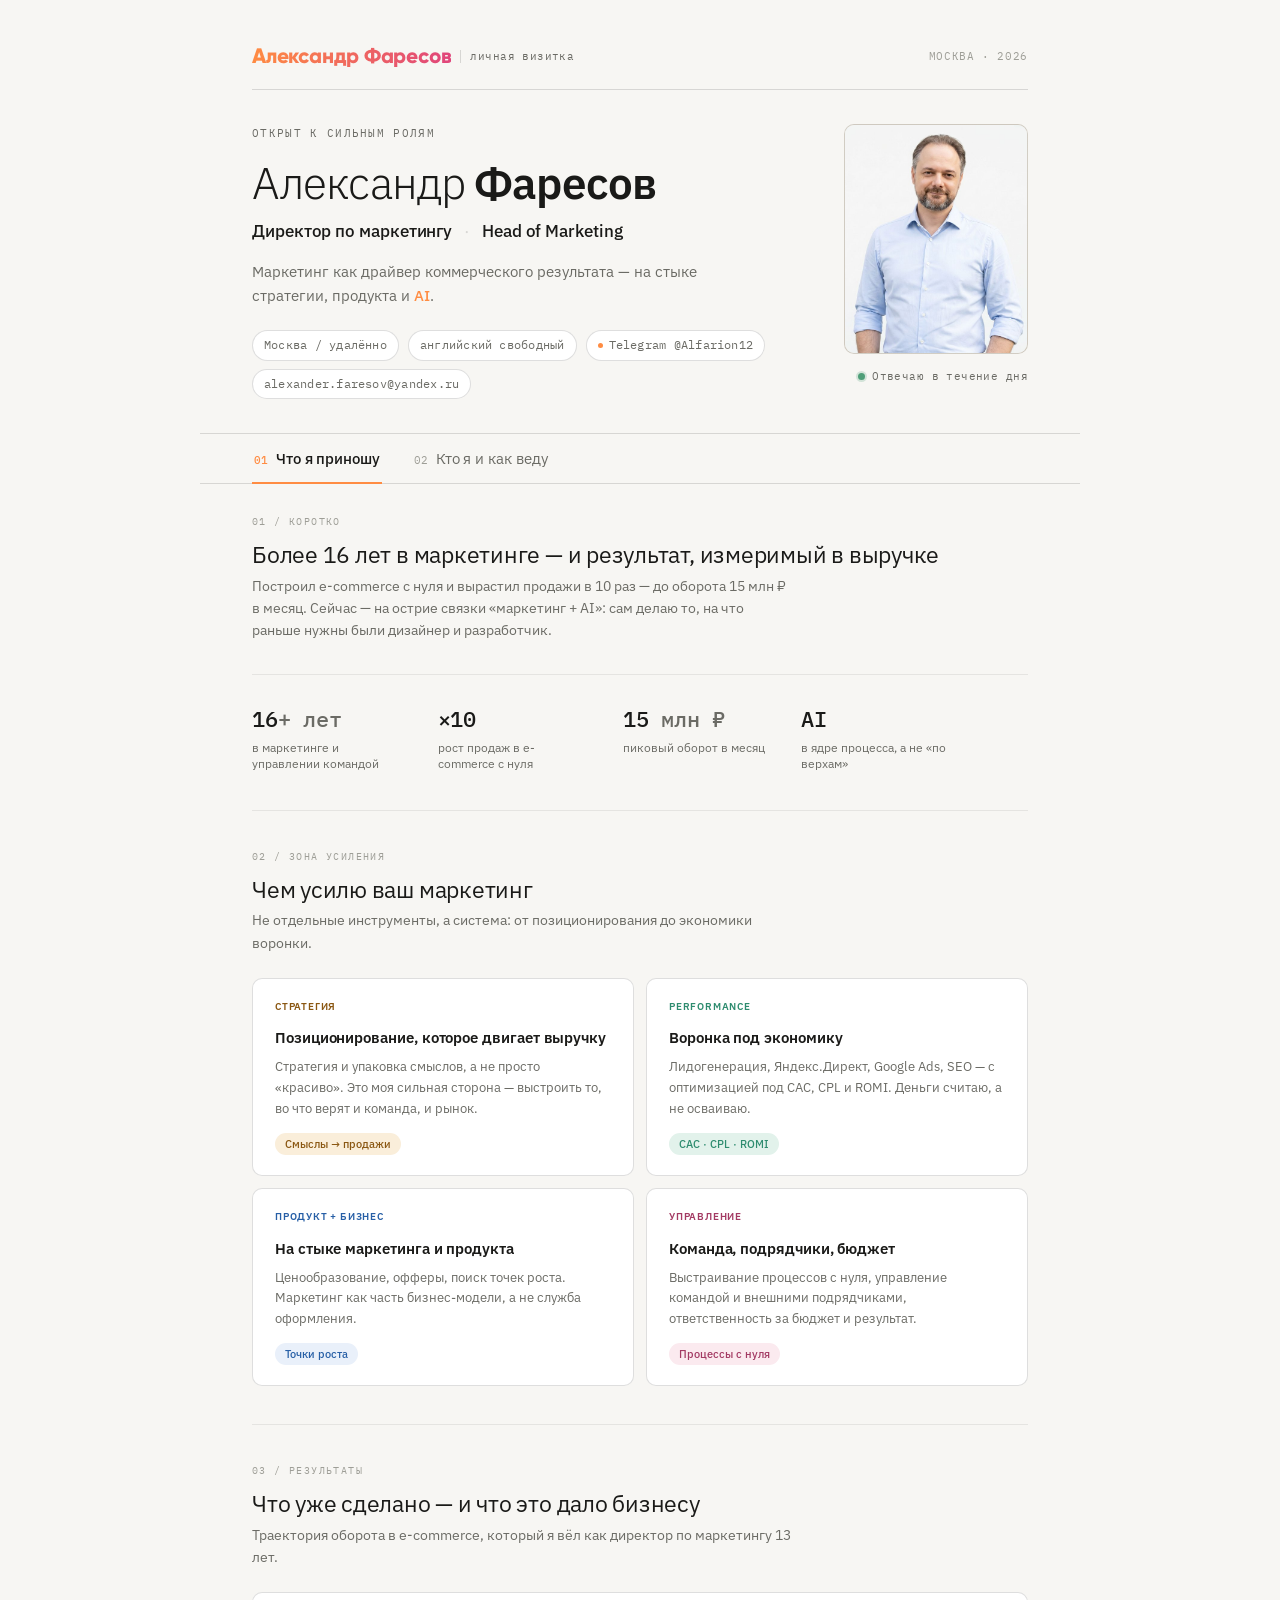
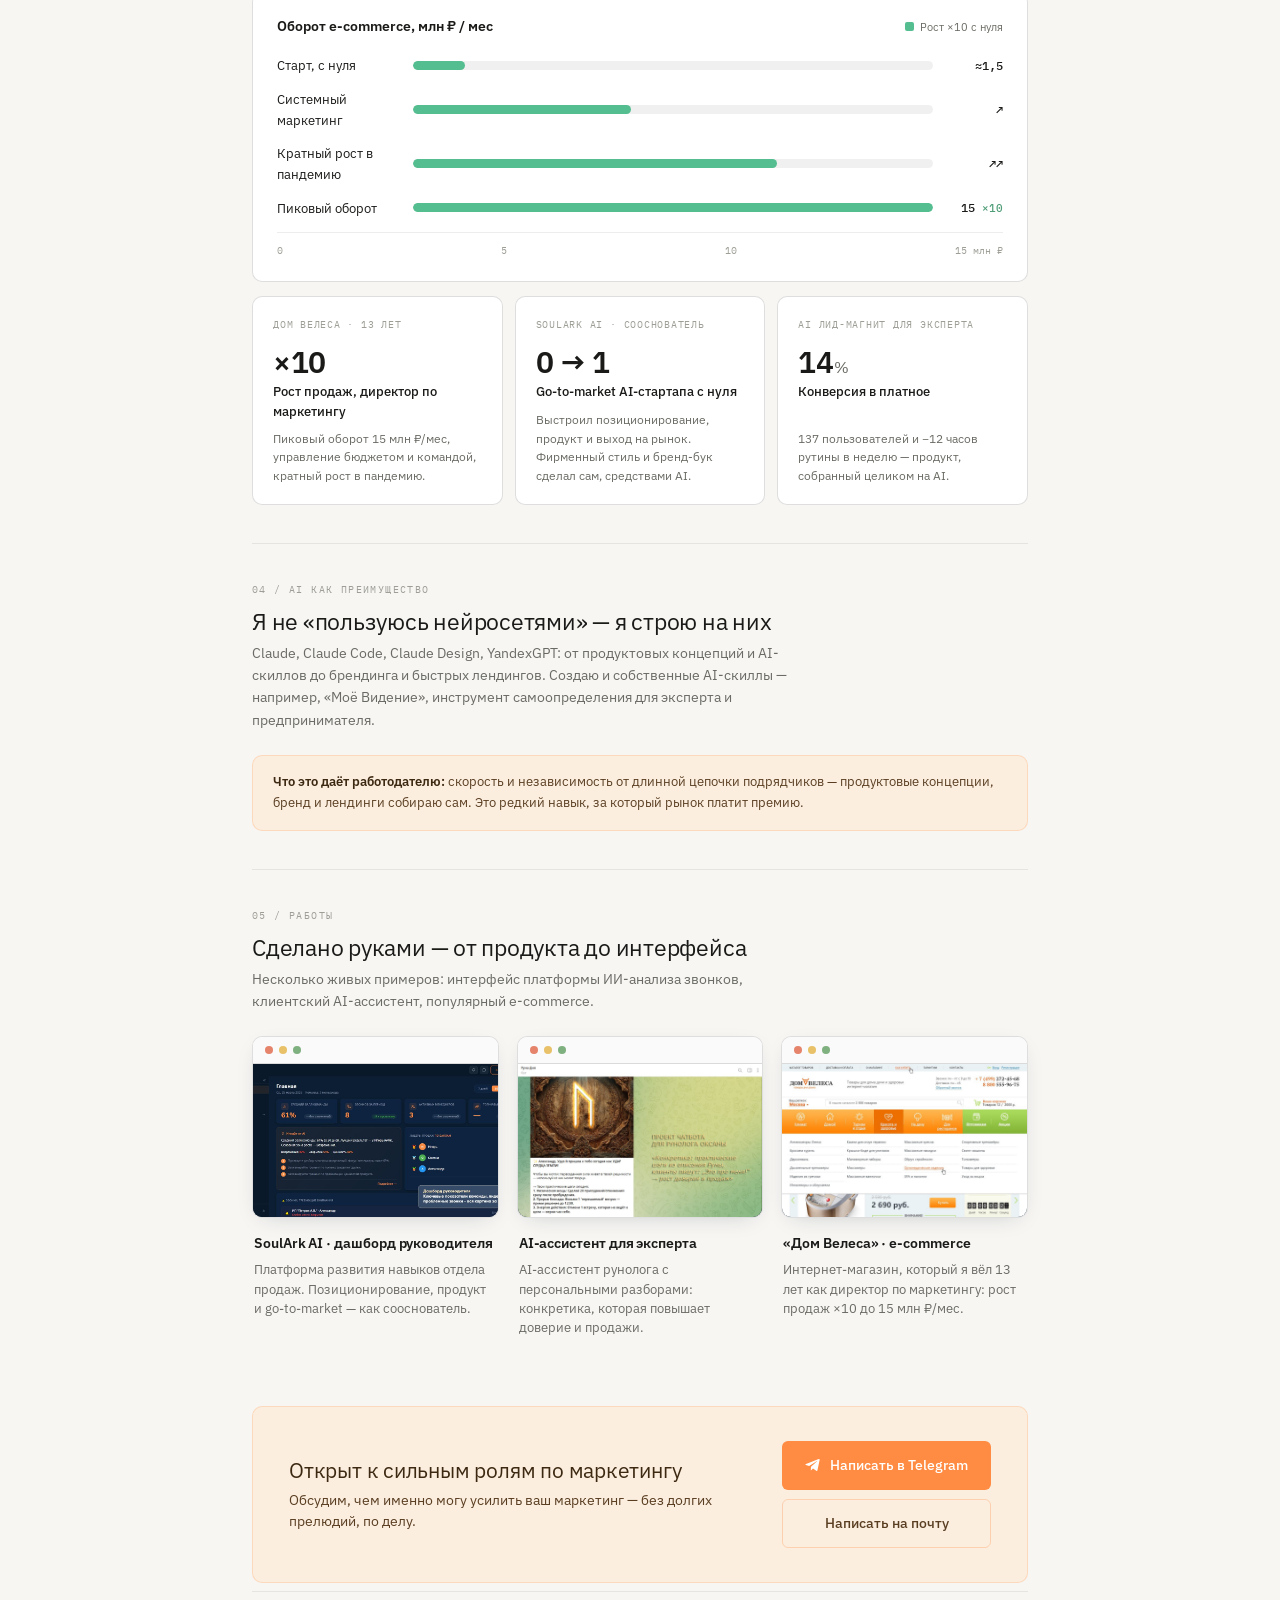
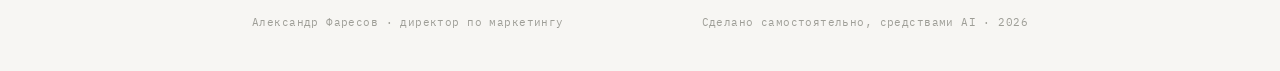
==== index.html @ af1bf567 "Update index.html" ====
<!DOCTYPE html>
<html lang="ru">
<!--
  ЛИЧНЫЙ ЛЕНДИНГ · Александр Фаресов · Директор по маркетингу
  ──────────────────────────────────────────────────────────
  Стиль «Редакция» (SoulArk doc-system). Один самодостаточный файл.
  • Постоянная шапка (имя, титул, подзаголовок, контакты, портрет).
  • Две вкладки на чистом JS: «Что я приношу» / «Кто я и как веду».
  • CTA в Telegram — внизу обеих вкладок.
  • Портрет: положите файл portrait.jpg рядом — подставится автоматически.
  Опирается на doc-system.css и папку fonts/ — держите их рядом.
-->
<head>
<meta charset="UTF-8">
<meta name="viewport" content="width=device-width, initial-scale=1.0">
<title>Александр Фаресов · Директор по маркетингу</title>
<meta name="description" content="Александр Фаресов — директор по маркетингу. Маркетинг как драйвер коммерческого результата на стыке стратегии, продукта и AI.">
<link rel="canonical" href="https://faresov.ru/">

<!-- Open Graph / социальные сети -->
<meta property="og:type" content="profile">
<meta property="og:url" content="https://faresov.ru/">
<meta property="og:title" content="Александр Фаресов — директор по маркетингу">
<meta property="og:description" content="Маркетинг как драйвер коммерческого результата — на стыке стратегии, продукта и AI. 16+ лет, рост продаж ×10, Head of Marketing.">
<meta property="og:image" content="https://faresov.ru/portrait.jpg">
<meta property="og:locale" content="ru_RU">

<!-- Twitter / X -->
<meta name="twitter:card" content="summary">
<meta name="twitter:title" content="Александр Фаресов — директор по маркетингу">
<meta name="twitter:description" content="Маркетинг как драйвер коммерческого результата — на стыке стратегии, продукта и AI.">
<meta name="twitter:image" content="https://faresov.ru/portrait.jpg">
<link rel="icon" type="image/x-icon" href="favicon.ico">
<link rel="icon" type="image/png" sizes="32x32" href="favicon-32.png">
<link rel="apple-touch-icon" sizes="180x180" href="favicon-180.png">
<link rel="preconnect" href="https://fonts.googleapis.com">
<link rel="preconnect" href="https://fonts.gstatic.com" crossorigin>
<link href="https://fonts.googleapis.com/css2?family=IBM+Plex+Mono:wght@400;500&family=IBM+Plex+Sans:wght@300;400;500;600&display=swap" rel="stylesheet">
<link rel="stylesheet" href="doc-system.css">
<style>
  html, body { margin: 0; }
  body { background: #F7F6F3; }

  /* ============ ШАПКА (всегда видна) ============ */
  .doc .id-header {
    display: grid;
    grid-template-columns: 1fr auto;
    gap: 40px;
    align-items: start;
    padding-bottom: 34px;
  }
  .doc .id-name {
    font-family: var(--hero-font); font-weight: var(--hero-weight);
    letter-spacing: var(--hero-tracking);
    font-size: 44px; line-height: 1.05; margin-bottom: 12px;
  }
  .doc .id-name strong { font-weight: 600; }
  .doc .id-title {
    font-size: 16.5px; color: var(--ink); font-weight: 500;
    letter-spacing: -0.005em; margin-bottom: 14px;
  }
  .doc .id-title .sep { color: var(--line-2); margin: 0 8px; font-weight: 400; }
  .doc .id-sub {
    font-size: 15px; color: var(--muted); line-height: 1.6;
    max-width: 34em; margin-bottom: 22px;
  }
  .doc .id-sub .accent { color: var(--accent); font-weight: 500; }

  /* контакты */
  .doc .contacts { display: flex; flex-wrap: wrap; gap: 8px 9px; align-items: center; }
  .doc .ct {
    font-family: var(--label-font); font-size: 11.5px; letter-spacing: .02em;
    color: var(--muted); padding: 5px 11px; border-radius: 999px;
    border: 1px solid var(--line-2); background: var(--surface);
    display: inline-flex; align-items: center; gap: 6px; text-decoration: none;
    transition: var(--transition, 200ms ease);
  }
  .doc a.ct:hover { border-color: color-mix(in srgb, var(--accent) 45%, var(--line-2)); color: var(--accent); }
  .doc a.ct .dot { width: 5px; height: 5px; border-radius: 50%; background: var(--accent); }

  /* портрет */
  .doc .portrait {
    width: 184px; aspect-ratio: 4 / 5; border-radius: var(--radius);
    overflow: hidden; position: relative; flex: 0 0 auto;
    border: 1px solid var(--line-2);
    background: linear-gradient(160deg, #F1ECE2 0%, #EDE6DA 100%);
  }
  .doc .portrait img { width: 100%; height: 100%; object-fit: cover; object-position: 50% 18%; display: block; position: relative; z-index: 2; }
  .doc .portrait .ph {
    position: absolute; inset: 0; z-index: 1;
    display: flex; flex-direction: column; align-items: center; justify-content: center; gap: 9px;
  }
  .doc .portrait .ph .mono {
    font-family: var(--hero-font); font-weight: 600; font-size: 34px;
    color: color-mix(in srgb, var(--accent) 72%, var(--ink)); letter-spacing: .02em;
  }
  .doc .portrait .ph .cap {
    font-family: var(--label-font); font-size: 9.5px; letter-spacing: .14em;
    text-transform: uppercase; color: var(--hint);
  }
  .doc .availability {
    margin-top: 14px; font-family: var(--label-font); font-size: 10.5px;
    letter-spacing: .04em; color: var(--muted); display: flex; align-items: center; gap: 7px;
    justify-content: flex-end;
  }
  @keyframes pulse-dot {
    0%, 100% { box-shadow: 0 0 0 2px color-mix(in srgb, #4F9E78 22%, transparent); }
    50%       { box-shadow: 0 0 0 5px color-mix(in srgb, #4F9E78 0%,  transparent); }
  }
  .doc .availability .live { width: 7px; height: 7px; border-radius: 50%; background: #4F9E78; box-shadow: 0 0 0 2px color-mix(in srgb, #4F9E78 22%, transparent); animation: pulse-dot 2s ease-in-out infinite; }

  /* ============ ВКЛАДКИ ============ */
  .doc .tabbar {
    position: sticky; top: 0; z-index: 20;
    display: flex; gap: 4px;
    border-top: 1px solid var(--line-2); border-bottom: 1px solid var(--line-2);
    background: color-mix(in srgb, var(--paper) 86%, transparent);
    backdrop-filter: saturate(1.1) blur(6px);
    margin: 0 -52px; padding: 0 52px;
  }
  .doc .tab {
    appearance: none; background: none; border: none; cursor: pointer;
    font-family: var(--body-font); font-size: 14.5px; color: var(--muted);
    padding: 15px 2px; margin-right: 26px; position: relative;
    letter-spacing: -0.005em; transition: color 180ms ease; white-space: nowrap;
  }
  .doc .tab .tnum { font-family: var(--label-font); font-size: 10.5px; color: var(--hint); margin-right: 8px; }
  .doc .tab:hover { color: var(--ink); }
  .doc .tab[aria-selected="true"] { color: var(--ink); font-weight: 500; }
  .doc .tab[aria-selected="true"] .tnum { color: var(--accent); }
  .doc .tab::after {
    content: ""; position: absolute; left: 0; right: 0; bottom: -1px; height: 2px;
    background: var(--accent); transform: scaleX(0); transform-origin: left;
    transition: transform 220ms ease;
  }
  .doc .tab[aria-selected="true"]::after { transform: scaleX(1); }

  .doc .tabpanel { display: none; animation: fadeUp 320ms ease both; }
  .doc .tabpanel.is-active { display: block; }
  @keyframes fadeUp { from { opacity: 0; transform: translateY(6px); } to { opacity: 1; transform: none; } }
  @media (prefers-reduced-motion: reduce) { .doc .tabpanel { animation: none; } }

  /* первая секция вкладки без верхней линии (она уже под табами) */
  .doc .tabpanel > .block:first-child { border-top: none; padding-top: 30px; }

  /* ============ РЕЗУЛЬТАТЫ — карточки с числом ============ */
  .doc .results { display: grid; grid-template-columns: repeat(3, 1fr); gap: 12px; }
  .doc .rcard {
    background: var(--surface); border: 1px solid var(--line-2);
    border-radius: var(--radius); padding: 20px 20px 18px;
    display: flex; flex-direction: column;
  }
  .doc .rcard .rk {
    font-family: var(--label-font); font-size: 9.5px; letter-spacing: .08em;
    text-transform: uppercase; color: var(--hint); margin-bottom: 14px;
  }
  .doc .rcard .rnum {
    font-family: var(--hero-font); font-weight: 600; font-size: 30px;
    line-height: 1; letter-spacing: -0.01em; color: var(--ink); margin-bottom: 4px;
  }
  .doc .rcard .rnum .u { font-size: 16px; color: var(--muted); font-weight: 400; }
  .doc .rcard .rlabel { font-size: 12.5px; color: var(--ink); font-weight: 500; margin-bottom: 8px; }
  .doc .rcard .rdesc { font-size: 12px; color: var(--muted); line-height: 1.55; margin-top: auto; }

  /* ============ ПУТЬ (вертикальный таймлайн) ============ */
  .doc .journey { display: flex; flex-direction: column; gap: 0; }
  .doc .jstep {
    display: grid; grid-template-columns: 130px 1fr; gap: 22px;
    padding: 18px 0; border-top: 1px solid var(--line); position: relative;
  }
  .doc .jstep:first-child { border-top: none; }
  .doc .jstep .jtime { font-family: var(--label-font); font-size: 11px; color: var(--accent); letter-spacing: .02em; padding-top: 2px; }
  .doc .jstep h4 { font-size: 15px; font-weight: 600; margin-bottom: 5px; letter-spacing: -0.005em; }
  .doc .jstep p { font-size: 13px; color: var(--muted); line-height: 1.6; max-width: 42em; }

  /* ============ CTA ============ */
  .doc .cta {
    margin-top: 30px; padding: 34px 36px; border-radius: var(--radius);
    background: var(--accent-soft);
    border: 1px solid color-mix(in srgb, var(--accent) 22%, transparent);
    display: grid; grid-template-columns: 1fr auto; gap: 26px; align-items: center;
  }
  .doc .cta h3 { font-family: var(--h2-font); font-weight: var(--h2-weight); font-size: 21px; letter-spacing: -0.01em; line-height: 1.25; margin-bottom: 7px; color: #3D2912; }
  .doc .cta p { font-size: 13.5px; color: #5A3E22; line-height: 1.55; max-width: 34em; }
  .doc .cta-actions { display: flex; flex-direction: column; gap: 9px; align-items: stretch; }
  .doc .btn {
    display: inline-flex; align-items: center; justify-content: center; gap: 9px;
    font-family: var(--body-font); font-size: 14px; font-weight: 500;
    padding: 12px 22px; border-radius: var(--radius-sm); text-decoration: none;
    white-space: nowrap; transition: var(--transition, 200ms ease); border: 1px solid transparent;
  }
  .doc .btn-primary { background: var(--accent); color: #fff; }
  .doc .btn-primary:hover { background: color-mix(in srgb, var(--accent) 90%, #000); transform: translateY(-1px); }
  .doc .btn-ghost { background: transparent; color: #5A3E22; border-color: color-mix(in srgb, var(--accent) 30%, transparent); }
  .doc .btn-ghost:hover { border-color: var(--accent); color: var(--accent); }
  .doc .btn svg { width: 16px; height: 16px; }

  /* ============ РАБОТЫ ============ */
  .doc .works { display: grid; grid-template-columns: repeat(3, 1fr); gap: 18px; align-items: start; }
  .doc .work { margin: 0; display: flex; flex-direction: column; }

  /* девайс-мокап (рамка браузера) */
  .doc .frame {
    border: 1px solid var(--line-2); border-radius: var(--radius); overflow: hidden;
    background: var(--surface); box-shadow: 0 6px 22px -10px rgba(11,30,51,.22);
  }
  .doc .frame-bar {
    display: flex; align-items: center; gap: 6px;
    padding: 9px 12px; background: color-mix(in srgb, var(--surface) 70%, var(--line));
    border-bottom: 1px solid var(--line-2);
  }
  .doc .frame-bar .dot { width: 8px; height: 8px; border-radius: 50%; background: var(--line-2); flex: 0 0 auto; }
  .doc .frame-bar .dot:first-child { background: #E5836B; }
  .doc .frame-bar .dot:nth-child(2) { background: #E8C168; }
  .doc .frame-bar .dot:nth-child(3) { background: #7FB07F; }
  .doc .frame-url {
    margin-left: 8px; font-family: var(--label-font); font-size: 10px; letter-spacing: .02em;
    color: var(--hint); background: var(--paper); border-radius: 999px; padding: 3px 12px;
    white-space: nowrap; overflow: hidden; text-overflow: ellipsis;
  }
  .doc .frame-screen { aspect-ratio: 16 / 10; overflow: hidden; background: #0B1E33; }
  .doc .frame-screen img { width: 100%; height: 100%; object-fit: cover; object-position: 50% 0; display: block; }

  /* пустой слот под будущий скрин */
  .doc .frame--empty { background: var(--paper); }
  .doc .frame-screen--placeholder {
    display: flex; flex-direction: column; align-items: center; justify-content: center; gap: 8px;
    background: repeating-linear-gradient(45deg, transparent, transparent 9px, color-mix(in srgb, var(--line) 50%, transparent) 9px, color-mix(in srgb, var(--line) 50%, transparent) 10px);
    border: 1px dashed var(--line-2); border-radius: 0;
  }
  .doc .ph-plus { font-family: var(--hero-font); font-weight: 300; font-size: 32px; color: var(--line-2); line-height: 1; }
  .doc .ph-cap { font-family: var(--label-font); font-size: 10px; letter-spacing: .1em; text-transform: uppercase; color: var(--hint); }

  .doc .work figcaption { padding: 14px 2px 0; }
  .doc .work-name { font-size: 14px; font-weight: 600; letter-spacing: -0.005em; margin-bottom: 5px; }
  .doc .work figcaption p { font-size: 12.5px; color: var(--muted); line-height: 1.55; }

  /* ============ ГАЙД (щедрость) ============ */
  .doc .guide-lead { font-size: 14px; color: var(--muted); line-height: 1.65; max-width: 46em; margin-bottom: 16px; }
  .doc .guide-lead em { font-style: normal; color: var(--ink); font-weight: 500; }
  .doc .guide {
    display: grid; grid-template-columns: 188px 1fr; gap: 28px; align-items: center;
    background: var(--surface); border: 1px solid var(--line-2);
    border-radius: var(--radius); padding: 26px 28px;
  }
  .doc .guide-cover {
    aspect-ratio: 3 / 4; border-radius: 8px; overflow: hidden; position: relative;
    background: radial-gradient(ellipse at 18% 14%, #234A72 0%, #15304E 42%, #0B1E33 88%);
    box-shadow: 0 10px 26px -10px rgba(11,30,51,.5); color: #fff;
    display: flex; flex-direction: column; padding: 18px 16px;
    transform: rotate(-1.5deg); transition: transform 240ms ease; text-decoration: none;
  }
  .doc .guide:hover .guide-cover { transform: rotate(0deg) translateY(-2px); }
  .doc .guide-cover::after { content: ""; position: absolute; left: 0; top: 0; bottom: 0; width: 4px; background: var(--accent); }
  .doc .gc-kicker { font-family: var(--label-font); font-size: 7.5px; letter-spacing: .16em; text-transform: uppercase; color: var(--accent); margin-bottom: auto; }
  .doc .gc-title { font-family: var(--hero-font); font-weight: 800; font-size: 15px; line-height: 1.18; letter-spacing: -0.01em; margin-bottom: 9px; }
  .doc .gc-title .am { color: var(--accent); }
  .doc .gc-rule { width: 26px; height: 2px; background: rgba(255,140,66,.7); margin-bottom: 9px; }
  .doc .gc-meta { font-family: var(--label-font); font-size: 7.5px; letter-spacing: .04em; color: rgba(229,233,240,.6); line-height: 1.5; }
  .doc .guide-body .eyebrow { margin-bottom: 9px; }
  .doc .guide-body h3 { font-family: var(--h2-font); font-weight: var(--h2-weight); font-size: 23px; letter-spacing: -0.01em; line-height: 1.15; margin-bottom: 9px; }
  .doc .guide-body p { font-size: 13.5px; color: var(--muted); line-height: 1.6; max-width: 40em; margin-bottom: 16px; }
  .doc .guide-dl { display: flex; align-items: center; gap: 14px; flex-wrap: wrap; }
  .doc .guide-micro { font-size: 11.5px; color: var(--hint); }

  /* ============ АДАПТИВ ============ */
  @media (max-width: 720px) {
    .doc .page { padding: 28px 22px 32px; }
    .doc .id-header { grid-template-columns: 1fr; gap: 26px; }
    .doc .portrait { width: 132px; order: -1; }
    .doc .availability { justify-content: flex-start; }
    .doc .id-name { font-size: 34px; }
    .doc .tabbar { margin: 0 -22px; padding: 0 22px; gap: 0; }
    .doc .tab { margin-right: 18px; font-size: 13.5px; }
    .doc .cards { grid-template-columns: 1fr; }
    .doc .results { grid-template-columns: 1fr; }
    .doc .works { grid-template-columns: 1fr; }
    .doc .bar-row { grid-template-columns: 96px 1fr 44px; gap: 9px; }
    .doc .jstep { grid-template-columns: 1fr; gap: 4px; }
    .doc .jstep .jtime { padding-top: 0; }
    .doc .cta { grid-template-columns: 1fr; padding: 26px 22px; }
    .doc .phases { grid-template-columns: 1fr; }
    .doc .guide { grid-template-columns: 1fr; gap: 22px; }
    .doc .guide-cover { width: 150px; transform: rotate(-1.5deg); }
  }
</style>
</head>
<body>

<!-- Yandex.Metrika counter -->
<script type="text/javascript">
    (function(m,e,t,r,i,k,a){
        m[i]=m[i]||function(){(m[i].a=m[i].a||[]).push(arguments)};
        m[i].l=1*new Date();
        for (var j = 0; j < document.scripts.length; j++) {if (document.scripts[j].src === r) { return; }}
        k=e.createElement(t),a=e.getElementsByTagName(t)[0],k.async=1,k.src=r,a.parentNode.insertBefore(k,a)
    })(window, document,'script','https://mc.yandex.ru/metrika/tag.js?id=109752551', 'ym');

    ym(109752551, 'init', {ssr:true, webvisor:true, clickmap:true, ecommerce:"dataLayer", referrer: document.referrer, url: location.href, accurateTrackBounce:true, trackLinks:true});
</script>
<noscript><div><img src="https://mc.yandex.ru/watch/109752551" style="position:absolute; left:-9999px;" alt="" /></div></noscript>
<!-- /Yandex.Metrika counter -->

<div class="doc skin-editorial" id="doc">
  <div class="page">

    <!-- TOPBAR -->
    <div class="topbar">
      <div class="brand">
        <span class="wordmark">Александр Фаресов</span>
        <span class="brand-sep"></span>
        <span class="brand-kicker">личная визитка</span>
      </div>
      <div class="topbar-meta">Москва · 2026</div>
    </div>

    <!-- ПОСТОЯННАЯ ШАПКА -->
    <header class="id-header">
      <div class="id-text">
        <div class="eyebrow">Открыт к сильным ролям</div>
        <h1 class="id-name">Александр <strong>Фаресов</strong></h1>
        <div class="id-title">Директор по маркетингу <span class="sep">·</span> Head of Marketing</div>
        <p class="id-sub">Маркетинг как драйвер коммерческого результата — на стыке стратегии, продукта и <span class="accent">AI</span>.</p>
        <div class="contacts">
          <span class="ct">Москва / удалённо</span>
          <span class="ct">английский свободный</span>
          <a class="ct" href="https://t.me/Alfarion12" target="_blank" rel="noopener"><span class="dot"></span>Telegram @Alfarion12</a>
          <a class="ct" href="mailto:alexander.faresov@yandex.ru">alexander.faresov@yandex.ru</a>
        </div>
      </div>
      <div class="id-aside">
        <figure class="portrait" id="portrait">
          <img src="portrait.jpg" alt="Александр Фаресов" width="640" height="640" onerror="this.remove()">
          <div class="ph"><span class="mono">АФ</span><span class="cap">портрет</span></div>
        </figure>
        <div class="availability"><span class="live"></span>Отвечаю в течение дня</div>
      </div>
    </header>

    <!-- ВКЛАДКИ -->
    <div class="tabbar" role="tablist" aria-label="Разделы">
      <button class="tab" role="tab" id="tab-1" aria-controls="panel-1" aria-selected="true"><span class="tnum">01</span>Что я приношу</button>
      <button class="tab" role="tab" id="tab-2" aria-controls="panel-2" aria-selected="false"><span class="tnum">02</span>Кто я и как веду</button>
    </div>

    <!-- ========================================================= -->
    <!-- ВКЛАДКА 1 — ЧТО Я ПРИНОШУ -->
    <!-- ========================================================= -->
    <section class="tabpanel is-active" id="panel-1" role="tabpanel" aria-labelledby="tab-1">

      <!-- Коротко -->
      <div class="block">
        <div class="seclabel">01 / Коротко</div>
        <h2>Более 16 лет в маркетинге — и результат, измеримый в выручке</h2>
        <p class="sub">Построил e-commerce с нуля и вырастил продажи в 10 раз — до оборота 15 млн ₽ в месяц. Сейчас — на острие связки «маркетинг + AI»: сам делаю то, на что раньше нужны были дизайнер и разработчик.</p>
        <div class="metarow">
          <div class="metric"><div class="mv">16<span class="u">+ лет</span></div><div class="ml">в маркетинге и управлении командой</div></div>
          <div class="metric"><div class="mv">×10</div><div class="ml">рост продаж в e-commerce с нуля</div></div>
          <div class="metric"><div class="mv">15<span class="u"> млн ₽</span></div><div class="ml">пиковый оборот в месяц</div></div>
          <div class="metric"><div class="mv">AI</div><div class="ml">в ядре процесса, а не «по верхам»</div></div>
        </div>
      </div>

      <!-- Чем усилю -->
      <div class="block">
        <div class="seclabel">02 / Зона усиления</div>
        <h2>Чем усилю ваш маркетинг</h2>
        <p class="sub">Не отдельные инструменты, а система: от позиционирования до экономики воронки.</p>
        <div class="cards">
          <div class="card">
            <div class="klabel" style="color:var(--t-amber-fg)">Стратегия</div>
            <h3>Позиционирование, которое двигает выручку</h3>
            <p>Стратегия и упаковка смыслов, а не просто «красиво». Это моя сильная сторона — выстроить то, во что верят и команда, и рынок.</p>
            <span class="tag tag-amber">Смыслы → продажи</span>
          </div>
          <div class="card">
            <div class="klabel" style="color:var(--t-teal-fg)">Performance</div>
            <h3>Воронка под экономику</h3>
            <p>Лидогенерация, Яндекс.Директ, Google Ads, SEO — с оптимизацией под CAC, CPL и ROMI. Деньги считаю, а не осваиваю.</p>
            <span class="tag tag-teal">CAC · CPL · ROMI</span>
          </div>
          <div class="card">
            <div class="klabel" style="color:var(--t-blue-fg)">Продукт + бизнес</div>
            <h3>На стыке маркетинга и продукта</h3>
            <p>Ценообразование, офферы, поиск точек роста. Маркетинг как часть бизнес-модели, а не служба оформления.</p>
            <span class="tag tag-blue">Точки роста</span>
          </div>
          <div class="card">
            <div class="klabel" style="color:var(--t-rose-fg)">Управление</div>
            <h3>Команда, подрядчики, бюджет</h3>
            <p>Выстраивание процессов с нуля, управление командой и внешними подрядчиками, ответственность за бюджет и результат.</p>
            <span class="tag tag-rose">Процессы с нуля</span>
          </div>
        </div>
      </div>

      <!-- Результаты: график + карточки -->
      <div class="block">
        <div class="seclabel">03 / Результаты</div>
        <h2>Что уже сделано — и что это дало бизнесу</h2>
        <p class="sub">Траектория оборота в e-commerce, который я вёл как директор по маркетингу 13 лет.</p>

        <div class="chart" style="margin-bottom:14px">
          <div class="chart-head">
            <div class="chart-title">Оборот e-commerce, млн ₽ / мес</div>
            <div class="chart-legend">
              <div class="leg"><span class="sw" style="background:var(--bar)"></span>Рост ×10 с нуля</div>
            </div>
          </div>
          <div class="bars">
            <div class="bar-row"><div class="bar-name">Старт, с нуля</div><div class="bar-track"><div class="bar-fill" style="width:10%;background:var(--bar)"></div></div><div class="bar-val">≈1,5</div></div>
            <div class="bar-row"><div class="bar-name">Системный маркетинг</div><div class="bar-track"><div class="bar-fill" style="width:42%;background:var(--bar)"></div></div><div class="bar-val">↗</div></div>
            <div class="bar-row"><div class="bar-name">Кратный рост в пандемию</div><div class="bar-track"><div class="bar-fill" style="width:70%;background:var(--bar)"></div></div><div class="bar-val">↗↗</div></div>
            <div class="bar-row"><div class="bar-name">Пиковый оборот</div><div class="bar-track"><div class="bar-fill" style="width:100%;background:var(--bar)"></div></div><div class="bar-val">15<span class="delta"> ×10</span></div></div>
          </div>
          <div class="axis"><span>0</span><span>5</span><span>10</span><span>15 млн ₽</span></div>
        </div>

        <div class="results">
          <div class="rcard">
            <div class="rk">Дом Велеса · 13 лет</div>
            <div class="rnum">×10</div>
            <div class="rlabel">Рост продаж, директор по маркетингу</div>
            <p class="rdesc">Пиковый оборот 15 млн ₽/мес, управление бюджетом и командой, кратный рост в пандемию.</p>
          </div>
          <div class="rcard">
            <div class="rk">SoulArk AI · сооснователь</div>
            <div class="rnum">0 → 1</div>
            <div class="rlabel">Go-to-market AI-стартапа с нуля</div>
            <p class="rdesc">Выстроил позиционирование, продукт и выход на рынок. Фирменный стиль и бренд-бук сделал сам, средствами AI.</p>
          </div>
          <div class="rcard">
            <div class="rk">AI лид-магнит для эксперта</div>
            <div class="rnum">14<span class="u">%</span></div>
            <div class="rlabel">Конверсия в платное</div>
            <p class="rdesc">137 пользователей и −12 часов рутины в неделю — продукт, собранный целиком на AI.</p>
          </div>
        </div>
      </div>

      <!-- AI как преимущество -->
      <div class="block">
        <div class="seclabel">04 / AI как преимущество</div>
        <h2>Я не «пользуюсь нейросетями» — я строю на них</h2>
        <p class="sub">Claude, Claude Code, Claude Design, YandexGPT: от продуктовых концепций и AI-скиллов до брендинга и быстрых лендингов. Создаю и собственные AI-скиллы — например, «Моё Видение», инструмент самоопределения для эксперта и предпринимателя.</p>
        <div class="callout">
          <p><strong>Что это даёт работодателю:</strong> скорость и независимость от длинной цепочки подрядчиков — продуктовые концепции, бренд и лендинги собираю сам. Это редкий навык, за который рынок платит премию.</p>
        </div>
      </div>

      <!-- Работы -->
      <div class="block">
        <div class="seclabel">05 / Работы</div>
        <h2>Сделано руками — от продукта до интерфейса</h2>
        <p class="sub">Несколько живых примеров: интерфейс платформы ИИ-анализа звонков, клиентский AI-ассистент, популярный e-commerce.</p>
        <div class="works">
          <figure class="work">
            <div class="frame">
              <div class="frame-bar"><span class="dot"></span><span class="dot"></span><span class="dot"></span></div>
              <div class="frame-screen"><img src="work-soulark.jpg" alt="Дашборд руководителя SoulArk AI" loading="lazy"></div>
            </div>
            <figcaption>
              <div class="work-name">SoulArk AI · дашборд руководителя</div>
              <p>Платформа развития навыков отдела продаж. Позиционирование, продукт и go-to-market — как сооснователь.</p>
            </figcaption>
          </figure>
          <figure class="work">
            <div class="frame">
              <div class="frame-bar"><span class="dot"></span><span class="dot"></span><span class="dot"></span></div>
              <div class="frame-screen"><img src="work-runolog.jpg" alt="AI-ассистент для рунолога" loading="lazy"></div>
            </div>
            <figcaption>
              <div class="work-name">AI-ассистент для эксперта</div>
              <p>AI-ассистент рунолога с персональными разборами: конкретика, которая повышает доверие и продажи.</p>
            </figcaption>
          </figure>
          <figure class="work">
            <div class="frame">
              <div class="frame-bar"><span class="dot"></span><span class="dot"></span><span class="dot"></span></div>
              <div class="frame-screen"><img src="work-veles.jpg" alt="Интернет-магазин «Дом Велеса»" loading="lazy"></div>
            </div>
            <figcaption>
              <div class="work-name">«Дом Велеса» · e-commerce</div>
              <p>Интернет-магазин, который я вёл 13 лет как директор по маркетингу: рост продаж ×10 до 15 млн ₽/мес.</p>
            </figcaption>
          </figure>
        </div>
      </div>

      <!-- CTA -->
      <div class="cta">
        <div class="cta-text">
          <h3>Открыт к сильным ролям по маркетингу</h3>
          <p>Обсудим, чем именно могу усилить ваш маркетинг — без долгих прелюдий, по делу.</p>
        </div>
        <div class="cta-actions">
          <a class="btn btn-primary" href="https://t.me/Alfarion12" target="_blank" rel="noopener">
            <svg viewBox="0 0 24 24" fill="currentColor"><path d="M21.94 4.6 18.7 19.86c-.24 1.08-.88 1.35-1.78.84l-4.92-3.63-2.37 2.28c-.26.26-.48.48-.99.48l.35-5.02 9.13-8.25c.4-.35-.09-.55-.62-.2L6.2 13.5l-4.86-1.52c-1.06-.33-1.08-1.06.22-1.57l19-7.32c.88-.32 1.65.2 1.38 1.51Z"/></svg>
            Написать в Telegram
          </a>
          <a class="btn btn-ghost" href="mailto:alexander.faresov@yandex.ru">Написать на почту</a>
        </div>
      </div>
    </section>

    <!-- ========================================================= -->
    <!-- ВКЛАДКА 2 — КТО Я И КАК ВЕДУ -->
    <!-- ========================================================= -->
    <section class="tabpanel" id="panel-2" role="tabpanel" aria-labelledby="tab-2">

      <!-- Как я работаю -->
      <div class="block">
        <div class="seclabel">01 / Как я работаю</div>
        <h2>Веду через смысл и доверие</h2>
        <p class="sub">Выстраиваю позиционирование, в которое верят и команда, и клиенты, и создаю среду, где людям хочется делать сильный продукт.</p>
        <div class="cards">
          <div class="card">
            <div class="klabel" style="color:var(--t-teal-fg)">Среда</div>
            <h3>Команда, которая хочет делать сильно</h3>
            <p>Не контроль и не давление, а ясная общая картина и доверие. В такой среде люди вкладываются в продукт, а не отбывают задачи.</p>
          </div>
          <div class="card">
            <div class="klabel" style="color:var(--t-amber-fg)">Чутьё</div>
            <h3>Вижу то, чего нет в таблицах</h3>
            <p>Чувствую людей, продукт и рынок — для меня это не просто «мягкий навык», а рабочий инструмент. Им я вижу то, что не покажут отчёты.</p>
          </div>
            <div class="card">
            <div class="klabel" style="color:#7048A8">Рост</div>
            <h3>Развиваю людей, а не только цифры</h3>
            <p>Вижу потенциал и помогаю раскрыться. Для меня Наставничество — естественная часть лидерства: команда растёт, когда в неё вкладываются.</p>
          </div>
        </div>
      </div>

      <!-- Глубина -->
      <div class="block">
        <div class="seclabel">02 / Глубина</div>
        <h2>Работаю на стыке стратегии и человека</h2>
        <p class="sub">Помогаю команде и основателю обретать ясность, видеть систему целиком и действовать увереннее.</p>
        <div class="callout">
          <p><strong>Рядом со мной спокойно.</strong> Это то, что отмечают люди, с которыми я работал — и это часть того, как держится сильная команда под давлением.</p>
        </div>
      </div>

      <!-- Мой путь -->
      <div class="block">
        <div class="seclabel">03 / Мой путь</div>
        <h2>Каждый виток — освоение нового с нуля</h2>
        <p class="sub">В этом и есть моя главная компетенция: быстро разбираться и делать.</p>
        <div class="journey">
          <div class="jstep">
            <div class="jtime">старт</div>
            <div>
              <h4>Лингвист-переводчик</h4>
              <p>База, с которой начался путь: язык, смыслы, умение точно понимать и переводить — в том числе между бизнесом и людьми.</p>
            </div>
          </div>
          <div class="jstep">
            <div class="jtime">13 лет</div>
            <div>
              <h4>Директор по маркетингу</h4>
              <p>E-commerce с нуля до оборота 15 млн ₽/мес, рост продаж ×10, команда, бюджет и процессы. Маркетинг как драйвер выручки.</p>
            </div>
          </div>
          <div class="jstep">
            <div class="jtime">сейчас</div>
            <div>
              <h4>Создатель AI-продуктов</h4>
              <p>Продуктовые концепции, брендинг и лендинги средствами AI. Сооснователь SoulArk AI — позиционирование и go-to-market с нуля.</p>
            </div>
          </div>
        </div>
      </div>

      <!-- Гайд (щедрость) -->
      <div class="block">
        <div class="seclabel">04 / Полезное — бесплатно</div>
        <p class="guide-lead">Моё кредо в работе — <em>«сначала люди, потом инструмент»</em>. Вот как это выглядит на практике:</p>
        <div class="guide">
          <a class="guide-cover" href="Гайд_внедрение_AI_Фаресов.pdf" download aria-label="Скачать гайд в PDF">
            <div class="gc-kicker">Практический гайд</div>
            <div class="gc-title">Как внедрять <span class="am">AI</span> и изменения в команду без сопротивления</div>
            <div class="gc-rule"></div>
            <div class="gc-meta">7-дневный план · скрипты · шаблоны<br>Александр Фаресов</div>
          </a>
          <div class="guide-body">
            <div class="eyebrow">Гайд · PDF</div>
            <h3>Возьмите с собой</h3>
            <p>Практический гайд: как внедрять AI и изменения в команду без сопротивления. 7-дневный план, скрипты разговоров, 5 типичных ошибок руководителя, шаблон отчёта собственнику — на проверенных методологиях (Коттер, ADKAR).</p>
            <div class="guide-dl">
              <a class="btn btn-primary" href="Гайд_внедрение_AI_Фаресов.pdf" download>
                <svg viewBox="0 0 24 24" fill="none" stroke="currentColor" stroke-width="2" stroke-linecap="round" stroke-linejoin="round"><path d="M21 15v4a2 2 0 0 1-2 2H5a2 2 0 0 1-2-2v-4"/><polyline points="7 10 12 15 17 10"/><line x1="12" y1="15" x2="12" y2="3"/></svg>
                Скачать PDF
              </a>
              <span class="guide-micro">Забирайте, пригодится.</span>
            </div>
          </div>
        </div>
      </div>

      <!-- CTA (повтор на обеих вкладках) -->
      <div class="cta">
        <div class="cta-text">
          <h3>Открыт к сильным ролям по маркетингу</h3>
          <p>Если откликается то, как я работаю, — давайте поговорим. Расскажу, чем могу усилить ваш маркетинг.</p>
        </div>
        <div class="cta-actions">
          <a class="btn btn-primary" href="https://t.me/Alfarion12" target="_blank" rel="noopener">
            <svg viewBox="0 0 24 24" fill="currentColor"><path d="M21.94 4.6 18.7 19.86c-.24 1.08-.88 1.35-1.78.84l-4.92-3.63-2.37 2.28c-.26.26-.48.48-.99.48l.35-5.02 9.13-8.25c.4-.35-.09-.55-.62-.2L6.2 13.5l-4.86-1.52c-1.06-.33-1.08-1.06.22-1.57l19-7.32c.88-.32 1.65.2 1.38 1.51Z"/></svg>
            Написать в Telegram
          </a>
          <a class="btn btn-ghost" href="mailto:alexander.faresov@yandex.ru">Написать на почту</a>
        </div>
      </div>
    </section>

    <!-- FOOTER -->
    <div class="docfoot">
      <span>Александр Фаресов · директор по маркетингу</span>
      <span>Сделано самостоятельно, средствами AI · 2026</span>
    </div>

  </div>
</div>

<script>
  (function () {
    var tabs = Array.prototype.slice.call(document.querySelectorAll('.tab'));
    var panels = {
      'tab-1': document.getElementById('panel-1'),
      'tab-2': document.getElementById('panel-2')
    };
    function select(tab) {
      tabs.forEach(function (t) {
        var on = t === tab;
        t.setAttribute('aria-selected', on ? 'true' : 'false');
        var panel = panels[t.id];
        if (panel) panel.classList.toggle('is-active', on);
      });
      if (history.replaceState) history.replaceState(null, '', '#' + tab.id);
    }
    tabs.forEach(function (tab) {
      tab.addEventListener('click', function () { select(tab); });
      tab.addEventListener('keydown', function (e) {
        var i = tabs.indexOf(tab);
        if (e.key === 'ArrowRight' || e.key === 'ArrowLeft') {
          e.preventDefault();
          var next = tabs[(i + (e.key === 'ArrowRight' ? 1 : tabs.length - 1)) % tabs.length];
          next.focus(); select(next);
        }
      });
    });
    // открыть вкладку по хэшу (deep-link)
    var h = (location.hash || '').replace('#', '');
    if (h === 'tab-2') select(document.getElementById('tab-2'));
  })();
</script>
</body>
</html>
---- doc-system.css ----
/* ============================================================
   SoulArk · Документный стиль
   Одна структура, три скина (Редакция / House / Аналитика).
   Всё scoped под .doc — ничего не течёт в холст.
   ============================================================ */

@font-face {
  font-family: 'Gilroy';
  src: url('Gilroy-ExtraBold.woff') format('woff');
  font-weight: 800; font-style: normal; font-display: swap;
}
@font-face {
  font-family: 'Gilroy';
  src: url('Gilroy-Light.otf') format('opentype');
  font-weight: 300; font-style: normal; font-display: swap;
}

/* ---------- ROOT / DEFAULT TOKENS ---------- */
.doc {
  /* surfaces */
  --paper:    #F7F6F3;
  --surface:  #FFFFFF;
  --ink:      #1A1A18;
  --muted:    #6B6B65;
  --hint:     #9E9E97;
  --line:     rgba(0,0,0,0.07);
  --line-2:   rgba(0,0,0,0.13);

  /* accent (действия, акцентное слово) */
  --accent:   #D9661F;
  --accent-soft: #FAEEDF;

  /* charts / duotone */
  --c1: #D9661F;   /* primary */
  --c2: #C25E7E;   /* secondary */
  --c3: #3E8C72;   /* tertiary */
  --c-track: rgba(0,0,0,0.06);

  /* данные — отдельные ролевые токены (мягче акцента) */
  --bar: var(--c1);            /* заливка баров */
  --ph1: var(--c1);            /* roadmap фаза 1 */
  --ph2: var(--c2);            /* roadmap фаза 2 */
  --ph3: var(--c3);            /* roadmap фаза 3 */
  --kpi-num: var(--c1);        /* числа KPI */

  /* tag palette (тёплая семантика) */
  --t-beige-bg: #F1EFE8; --t-beige-fg: #6B6B65;
  --t-rose-bg:  #FBEAEF; --t-rose-fg:  #A33A63;
  --t-amber-bg: #FAEEDA; --t-amber-fg: #8A5712;
  --t-teal-bg:  #E4F1EC; --t-teal-fg:  #2F6E58;
  --t-blue-bg:  #E9F0FA; --t-blue-fg:  #275FA6;
  --t-accent-bg: var(--accent-soft); --t-accent-fg: var(--accent);

  /* typography roles */
  --body-font: 'IBM Plex Sans', system-ui, sans-serif;
  --hero-font: 'IBM Plex Sans', sans-serif;
  --hero-weight: 300;
  --hero-tracking: -0.02em;
  --h2-font: 'IBM Plex Sans', sans-serif;
  --h2-weight: 400;
  --label-font: 'IBM Plex Mono', monospace;

  --radius: 10px; --radius-sm: 6px;

  width: 100%;
  min-height: 100%;
  background: var(--paper);
  color: var(--ink);
  font-family: var(--body-font);
  font-size: 14px;
  line-height: 1.65;
  -webkit-font-smoothing: antialiased;
  text-rendering: optimizeLegibility;
}
.doc *, .doc *::before, .doc *::after { box-sizing: border-box; margin: 0; padding: 0; }

.doc .page { max-width: 880px; margin: 0 auto; padding: 46px 52px 40px; }

/* ---------- TOPBAR ---------- */
.doc .topbar {
  display: flex; align-items: center; justify-content: space-between;
  padding-bottom: 22px; margin-bottom: 34px;
  border-bottom: 1px solid var(--line-2);
}
.doc .brand { display: flex; align-items: center; gap: 9px; }
.doc .wordmark {
  font-family: 'Gilroy', sans-serif; font-weight: 800; font-size: 21px;
  letter-spacing: -0.01em; line-height: 1; white-space: nowrap;
  background: linear-gradient(95deg, #FF8C42 0%, #E0457B 52%, #9747FF 100%);
  -webkit-background-clip: text; background-clip: text;
  -webkit-text-fill-color: transparent; color: transparent;
}
.doc .brand-sep { width:1px; height:13px; background: var(--line-2); }
.doc .brand-kicker { font-family: var(--label-font); font-size: 10.5px; color: var(--muted); letter-spacing: .04em; }
.doc .topbar-meta { font-family: var(--label-font); font-size: 10.5px; color: var(--hint); letter-spacing: .06em; text-transform: uppercase; text-align: right; }

/* монохром-знак (показывается в режиме .logo-mono) */
.doc .logo-mark { display: none; width: 17px; height: 17px; border-radius: 5px; background: var(--accent); flex: 0 0 auto; position: relative; }
.doc .logo-mark::after { content: ""; position: absolute; inset: 5px 5px auto 5px; height: 3px; border-radius: 2px; background: rgba(255,255,255,.85); }

/* ---------- HERO ---------- */
.doc .eyebrow {
  font-family: var(--label-font); font-size: 11px; color: var(--muted);
  letter-spacing: .12em; text-transform: uppercase; margin-bottom: 18px;
}
.doc .hero h1 {
  font-family: var(--hero-font); font-weight: var(--hero-weight);
  letter-spacing: var(--hero-tracking);
  font-size: 38px; line-height: 1.18; max-width: 17em; margin-bottom: 18px;
  text-wrap: balance;
}
.doc .hero h1 .accent { color: var(--accent); }
.doc .hero h1 strong { font-weight: 600; }
.doc .lede { font-size: 15px; color: var(--muted); max-width: 38em; line-height: 1.7; }

.doc .metarow {
  display: flex; flex-wrap: wrap; gap: 14px 36px;
  margin-top: 32px; padding-top: 26px; border-top: 1px solid var(--line);
}
.doc .metric .mv {
  font-family: var(--label-font); font-size: 22px; font-weight: 500;
  color: var(--ink); letter-spacing: -0.01em;
}
.doc .metric .mv .u { color: var(--accent); }
.doc .metric .ml { font-size: 11.5px; color: var(--muted); margin-top: 3px; max-width: 13em; line-height: 1.4; }

/* ---------- BLOCK / SECTION ---------- */
.doc .block { padding: 38px 0; border-top: 1px solid var(--line); }
.doc .seclabel {
  font-family: var(--label-font); font-size: 10px; letter-spacing: .14em;
  text-transform: uppercase; color: var(--hint); margin-bottom: 9px;
}
.doc .block h2 {
  font-family: var(--h2-font); font-weight: var(--h2-weight);
  font-size: 23px; letter-spacing: -0.01em; line-height: 1.25; margin-bottom: 6px;
}
.doc .block .sub { font-size: 13.5px; color: var(--muted); margin-bottom: 24px; max-width: 40em; }

/* ---------- CARDS ---------- */
.doc .cards { display: grid; grid-template-columns: 1fr 1fr; gap: 12px; }
.doc .card {
  background: var(--surface); border: 1px solid var(--line-2);
  border-radius: var(--radius); padding: 20px 22px;
}
.doc .card h3 { font-size: 14.5px; font-weight: 600; margin-bottom: 7px; letter-spacing: -0.005em; }
.doc .card p { font-size: 13px; color: var(--muted); line-height: 1.6; }
.doc .card .klabel {
  font-size: 10px; text-transform: uppercase; letter-spacing: .08em;
  font-weight: 600; margin-bottom: 11px;
}

/* ---------- TAGS ---------- */
.doc .tag {
  display: inline-block; font-size: 11px; font-weight: 500;
  padding: 3px 10px; border-radius: 999px; margin-top: 13px; line-height: 1.5;
}
.doc .tag-beige  { background: var(--t-beige-bg);  color: var(--t-beige-fg); }
.doc .tag-rose   { background: var(--t-rose-bg);   color: var(--t-rose-fg); }
.doc .tag-amber  { background: var(--t-amber-bg);  color: var(--t-amber-fg); }
.doc .tag-teal   { background: var(--t-teal-bg);   color: var(--t-teal-fg); }
.doc .tag-blue   { background: var(--t-blue-bg);   color: var(--t-blue-fg); }
.doc .tag-accent { background: var(--t-accent-bg); color: var(--t-accent-fg); }

/* ---------- CALLOUT ---------- */
.doc .callout {
  margin-top: 14px; padding: 16px 20px; border-radius: var(--radius);
  background: var(--accent-soft); border: 1px solid color-mix(in srgb, var(--accent) 22%, transparent);
}
.doc .callout p { font-size: 13px; line-height: 1.6; color: color-mix(in srgb, var(--accent) 78%, var(--ink)); }
.doc .callout strong { font-weight: 600; }

/* ---------- CHART (горизонтальные бары) ---------- */
.doc .chart {
  background: var(--surface); border: 1px solid var(--line-2);
  border-radius: var(--radius); padding: 22px 24px;
}
.doc .chart-head { display:flex; align-items:baseline; justify-content:space-between; margin-bottom: 18px; }
.doc .chart-title { font-size: 13.5px; font-weight: 600; }
.doc .chart-legend { display:flex; gap: 14px; }
.doc .leg { display:flex; align-items:center; gap:6px; font-size:11px; color: var(--muted); }
.doc .leg .sw { width:9px; height:9px; border-radius:2px; }
.doc .bars { display:flex; flex-direction:column; gap: 13px; }
.doc .bar-row { display:grid; grid-template-columns: 122px 1fr 56px; align-items:center; gap: 14px; }
.doc .bar-name { font-size: 12.5px; color: var(--ink); }
.doc .bar-track { position:relative; height: 9px; border-radius: 999px; background: var(--c-track); overflow:hidden; }
.doc .bar-fill { position:absolute; inset:0 auto 0 0; border-radius: 999px; }
.doc .bar-fill.prev { background: var(--c-track); }
.doc .bar-val { font-family: var(--label-font); font-size: 12px; font-weight:500; text-align:right; }
.doc .bar-val .delta { color: var(--c3); font-size: 10.5px; }
.doc .axis { display:flex; justify-content:space-between; margin-top: 14px; padding-top:10px; border-top:1px solid var(--line); }
.doc .axis span { font-family: var(--label-font); font-size: 9.5px; color: var(--hint); }

/* ---------- ROADMAP ---------- */
.doc .tl { display:flex; gap: 3px; height: 6px; border-radius: 3px; overflow:hidden; margin-bottom: 10px; }
.doc .tl-s { border-radius: 3px; }
.doc .tl-labels { display:flex; justify-content:space-between; font-family: var(--label-font); font-size: 10px; color: var(--hint); margin-bottom: 18px; letter-spacing: .04em; }
.doc .phases { display:grid; grid-template-columns: repeat(3,1fr); gap: 12px; }
.doc .phase {
  background: var(--surface); border: 1px solid var(--line-2);
  border-radius: var(--radius); padding: 16px 18px;
}
.doc .phase-top { display:flex; align-items:center; gap:8px; margin-bottom:10px; }
.doc .phase-dot { width:9px; height:9px; border-radius:50%; flex:0 0 auto; }
.doc .phase-time { font-family: var(--label-font); font-size:10px; color: var(--hint); margin-left:auto; }
.doc .phase h4 { font-size: 13px; font-weight: 600; line-height:1.3; }
.doc .phase ul { list-style:none; margin-top: 10px; display:flex; flex-direction:column; gap:6px; }
.doc .phase li { font-size: 12px; color: var(--muted); line-height:1.45; padding-left: 13px; position:relative; }
.doc .phase li::before { content:""; position:absolute; left:0; top:7px; width:4px; height:4px; border-radius:50%; background: currentColor; opacity:.5; }

/* ---------- KPI STRIP ---------- */
.doc .kpis { display:grid; grid-template-columns: repeat(4,1fr); gap: 12px; }
.doc .kpi { background: var(--surface); border:1px solid var(--line-2); border-radius: var(--radius); padding: 16px 18px; }
.doc .kpi .kv { font-family: var(--label-font); font-size: 19px; font-weight:500; letter-spacing:-0.01em; }
.doc .kpi .kl { font-size: 11px; color: var(--muted); margin-top:4px; line-height:1.4; }

/* ---------- TABLE ---------- */
.doc .tbl-wrap { background: var(--surface); border:1px solid var(--line-2); border-radius: var(--radius); overflow:hidden; }
.doc table.ctable { width:100%; border-collapse: collapse; font-size: 12.5px; }
.doc .ctable th {
  text-align:left; padding: 11px 16px; font-family: var(--label-font);
  font-size: 9.5px; font-weight:500; text-transform: uppercase; letter-spacing:.08em;
  color: var(--hint); border-bottom: 1px solid var(--line-2); background: color-mix(in srgb, var(--paper) 55%, var(--surface));
}
.doc .ctable td { padding: 11px 16px; border-bottom: 1px solid var(--line); vertical-align: middle; color: var(--muted); }
.doc .ctable tr:last-child td { border-bottom: none; }
.doc .ctable td:first-child { color: var(--ink); font-weight: 500; }
.doc .ctable .yes { color: var(--c3); font-weight:600; }
.doc .ctable .no { color: var(--hint); }
.doc .ctable .hl td { background: var(--accent-soft); }
.doc .ctable .hl td:first-child { color: var(--accent); }
.doc .ctable .star { color: var(--accent); font-weight:700; }

/* ---------- FOOTER ---------- */
.doc .docfoot {
  margin-top: 8px; padding-top: 22px; border-top: 1px solid var(--line);
  display:flex; align-items:center; justify-content:space-between;
  font-family: var(--label-font); font-size: 10.5px; color: var(--hint); letter-spacing:.04em;
}

/* ============================================================
   СКИН A — РЕДАКЦИЯ (по умолчанию уже почти он)
   IBM Plex, лёгкий заголовок, тёплый мульти, лёгкий бренд
   ============================================================ */
.doc.skin-editorial {
  /* фон — как в доке SoulArk × Atmaguru (#F7F6F3) — уже совпадает */
  --accent: #FF8C42;                 /* брендовый оранжевый, точечно */
  --accent-soft: #FBEEDF;

  /* палитра данных — «живые» оттенки Atmaguru, сбалансированы (ни один не доминирует) */
  --bar: #54BE90;                    /* бары: свежий зелёный (рост) */
  --ph1: #AD93DF;                    /* roadmap: лавандово-фиолетовый */
  --ph2: #54BE90;                    /* roadmap: свежий зелёный */
  --ph3: #EEA13E;                    /* roadmap: тёплый оранжевый */
  --kpi-num: #7B51C3;                /* числа KPI: насыщенный фиолет */
  --c3: #2C8A6E;                     /* дельта-стрелки ↑ — глубокий зелёный */
  /* теги чуть живее */
  --t-teal-bg:#E2F2EB; --t-teal-fg:#2E8C6F;
  --c3: #4F9E78;                     /* дельта-стрелки ↑ в чарте */
}
/* тёплый 2-стоп wordmark (без фиолетового — деловее) */
.doc.skin-editorial .wordmark {
  background: linear-gradient(95deg, #FF8C42 0%, #E0457B 100%);
  -webkit-background-clip: text; background-clip: text;
}
/* +12% и пр. — без оранжевого в единицах */
.doc.skin-editorial .metric .mv .u { color: var(--muted); }
/* callout: тёплый фон (как в B), текст — тёмно-коричневый (баланс) */
.doc.skin-editorial .callout { border-color: color-mix(in srgb, var(--accent) 22%, transparent); }
.doc.skin-editorial .callout p { color: #5A3E22; }
.doc.skin-editorial .callout strong { color: #3D2912; }

/* ============================================================
   СКИН B — SOULARK HOUSE
   Gilroy ExtraBold, оранжевый ведущий + навы-чернила, премиально-тепло
   ============================================================ */
.doc.skin-house {
  --paper:   #F8F5F0;
  --surface: #FFFFFF;
  --ink:     #14233B;
  --muted:   #5C6675;
  --hint:    #97A0AD;
  --line:    rgba(20,35,59,0.08);
  --line-2:  rgba(20,35,59,0.14);

  --accent:  #F2741C;
  --accent-soft: #FBEEDF;

  --c1: #F2741C; --c2: #14233B; --c3: #2E9E6B;
  --c-track: rgba(20,35,59,0.07);

  --t-beige-bg:#F1ECE3; --t-beige-fg:#6B6255;
  --t-rose-bg:#FBE7E2;  --t-rose-fg:#B2543A;
  --t-amber-bg:#FBEED7; --t-amber-fg:#8A5712;
  --t-teal-bg:#E4F1E9;  --t-teal-fg:#256B49;
  --t-blue-bg:#E8EEF6;  --t-blue-fg:#1E3B5C;

  --hero-font: 'Gilroy', sans-serif; --hero-weight: 800; --hero-tracking: -0.015em;
  --h2-font: 'Gilroy', sans-serif; --h2-weight: 800;
}
.doc.skin-house .hero h1 { font-size: 40px; line-height: 1.12; }
.doc.skin-house .block h2 { font-size: 24px; }
.doc.skin-house .hero h1 strong { font-weight: 800; }

/* ============================================================
   СКИН C — АНАЛИТИКА
   Гибрид (Gilroy hero + Plex h2), синий+оранж duotone, технологично-чётко
   ============================================================ */
.doc.skin-analytical {
  --paper:   #FAFAF8;
  --surface: #FFFFFF;
  --ink:     #14181F;
  --muted:   #5E6571;
  --hint:    #9AA0AA;
  --line:    rgba(20,24,31,0.07);
  --line-2:  rgba(20,24,31,0.12);

  --accent:  #E0712A;
  --accent-soft: #FBEFE3;

  --c1: #2A6FDB; --c2: #E0712A; --c3: #4F9D6B;
  --c-track: rgba(20,24,31,0.06);

  --t-beige-bg:#EFEFEC; --t-beige-fg:#646A74;
  --t-rose-bg:#FBE9EE;  --t-rose-fg:#A33A63;
  --t-amber-bg:#FAEEDA; --t-amber-fg:#8A5712;
  --t-teal-bg:#E3F0EB;  --t-teal-fg:#2F6E58;
  --t-blue-bg:#E7EFFB;  --t-blue-fg:#1F5BB5;

  --hero-font: 'Gilroy', sans-serif; --hero-weight: 800; --hero-tracking: -0.015em;
  --h2-font: 'IBM Plex Sans', sans-serif; --h2-weight: 500;
}
.doc.skin-analytical .hero h1 { font-size: 39px; line-height: 1.14; }
/* в аналитике mono-лейблы чуть заметнее */
.doc.skin-analytical .seclabel { color: var(--accent); opacity: .85; }
.doc.skin-analytical .ctable th { letter-spacing: .1em; }

/* ============================================================
   МОДИФИКАТОРЫ ДЛЯ TWEAKS (накладываются поверх скина)
   ============================================================ */

/* — Фон: вариант B (чуть теплее) — */
.doc.paper-b { --paper: #F8F5F0; }

/* — Заголовки на Gilroy (вместо лёгкого IBM Plex) — */
.doc.head-gilroy {
  --hero-font: 'Gilroy', sans-serif; --hero-weight: 800; --hero-tracking: -0.015em;
  --h2-font: 'Gilroy', sans-serif; --h2-weight: 800;
}
.doc.head-gilroy .hero h1 { font-size: 40px; line-height: 1.13; }
.doc.head-gilroy .block h2 { font-size: 24px; }
.doc.head-gilroy .hero h1 strong { font-weight: 800; }

/* — Логотип: монохром (знак + чернильный текст) вместо градиента — */
.doc.logo-mono .logo-mark { display: block; }
.doc.logo-mono .wordmark {
  background: none !important; -webkit-background-clip: border-box; background-clip: border-box;
  -webkit-text-fill-color: var(--ink); color: var(--ink);
}
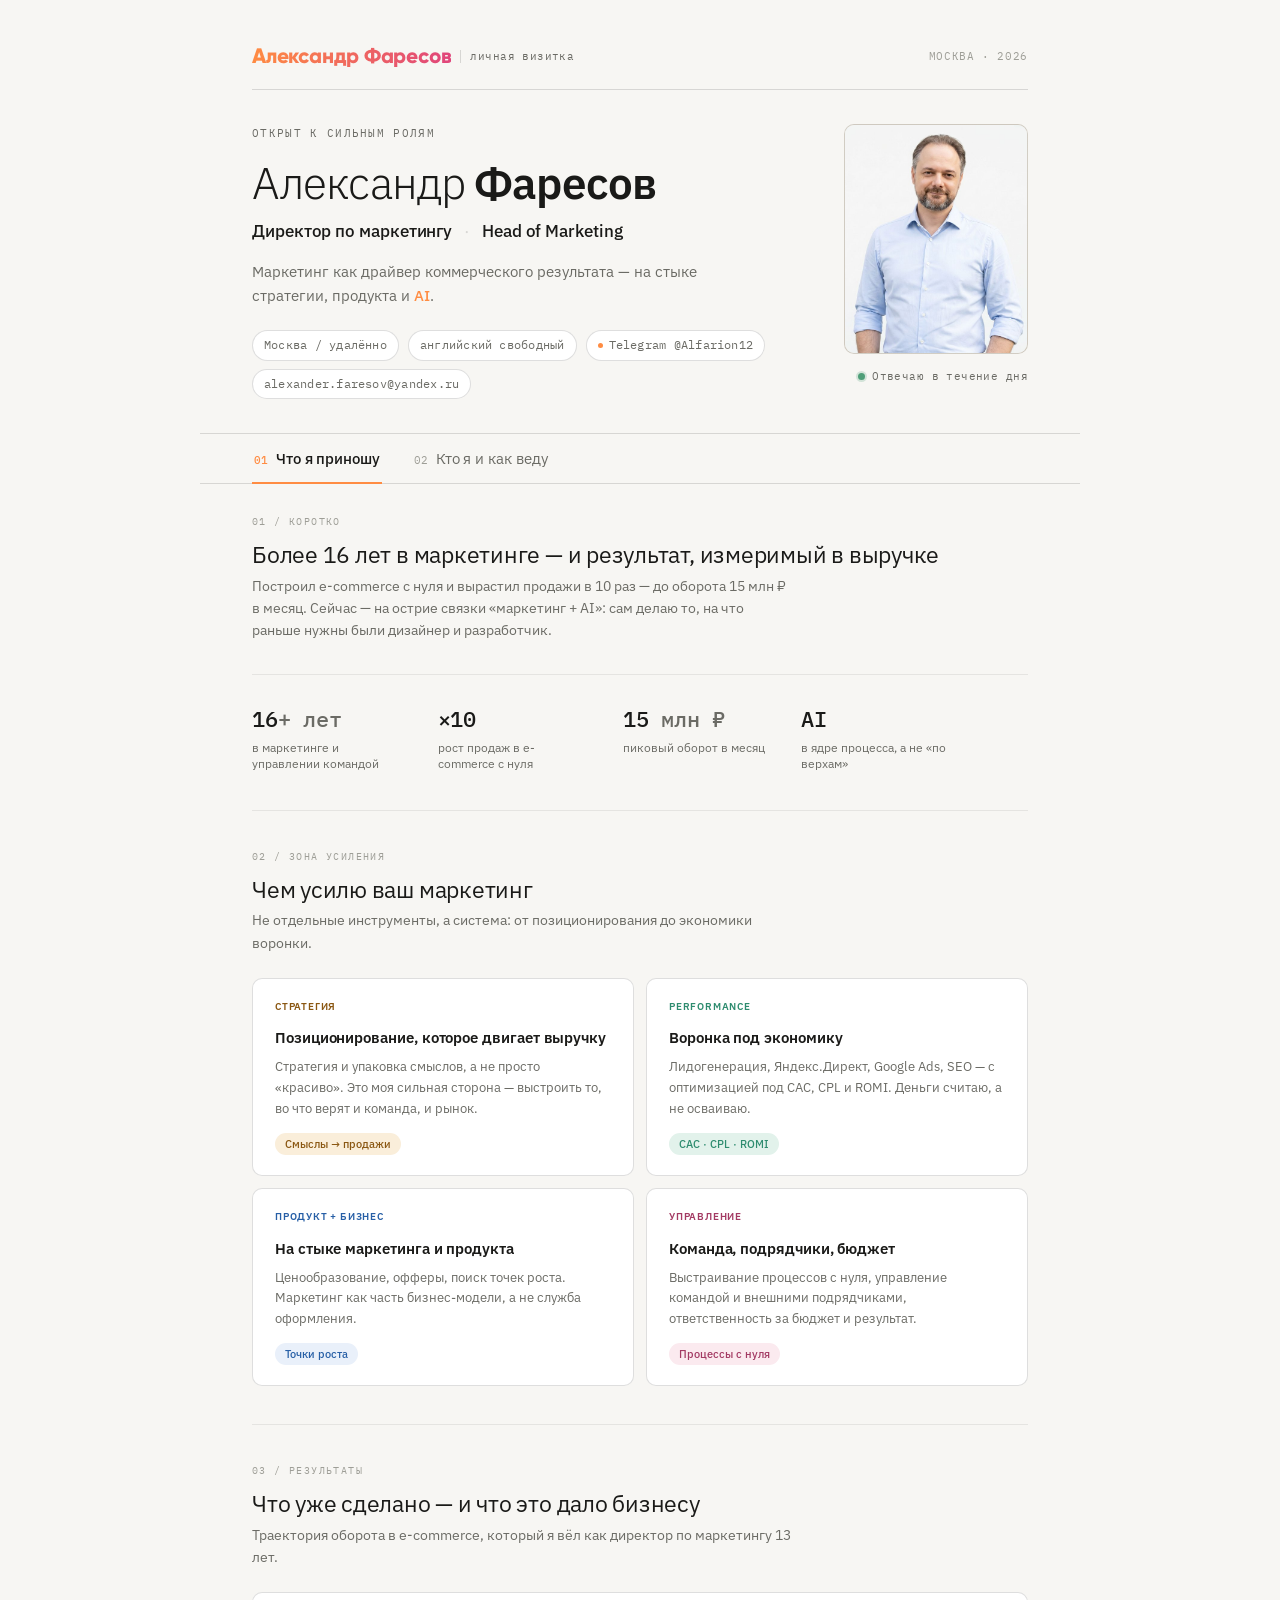
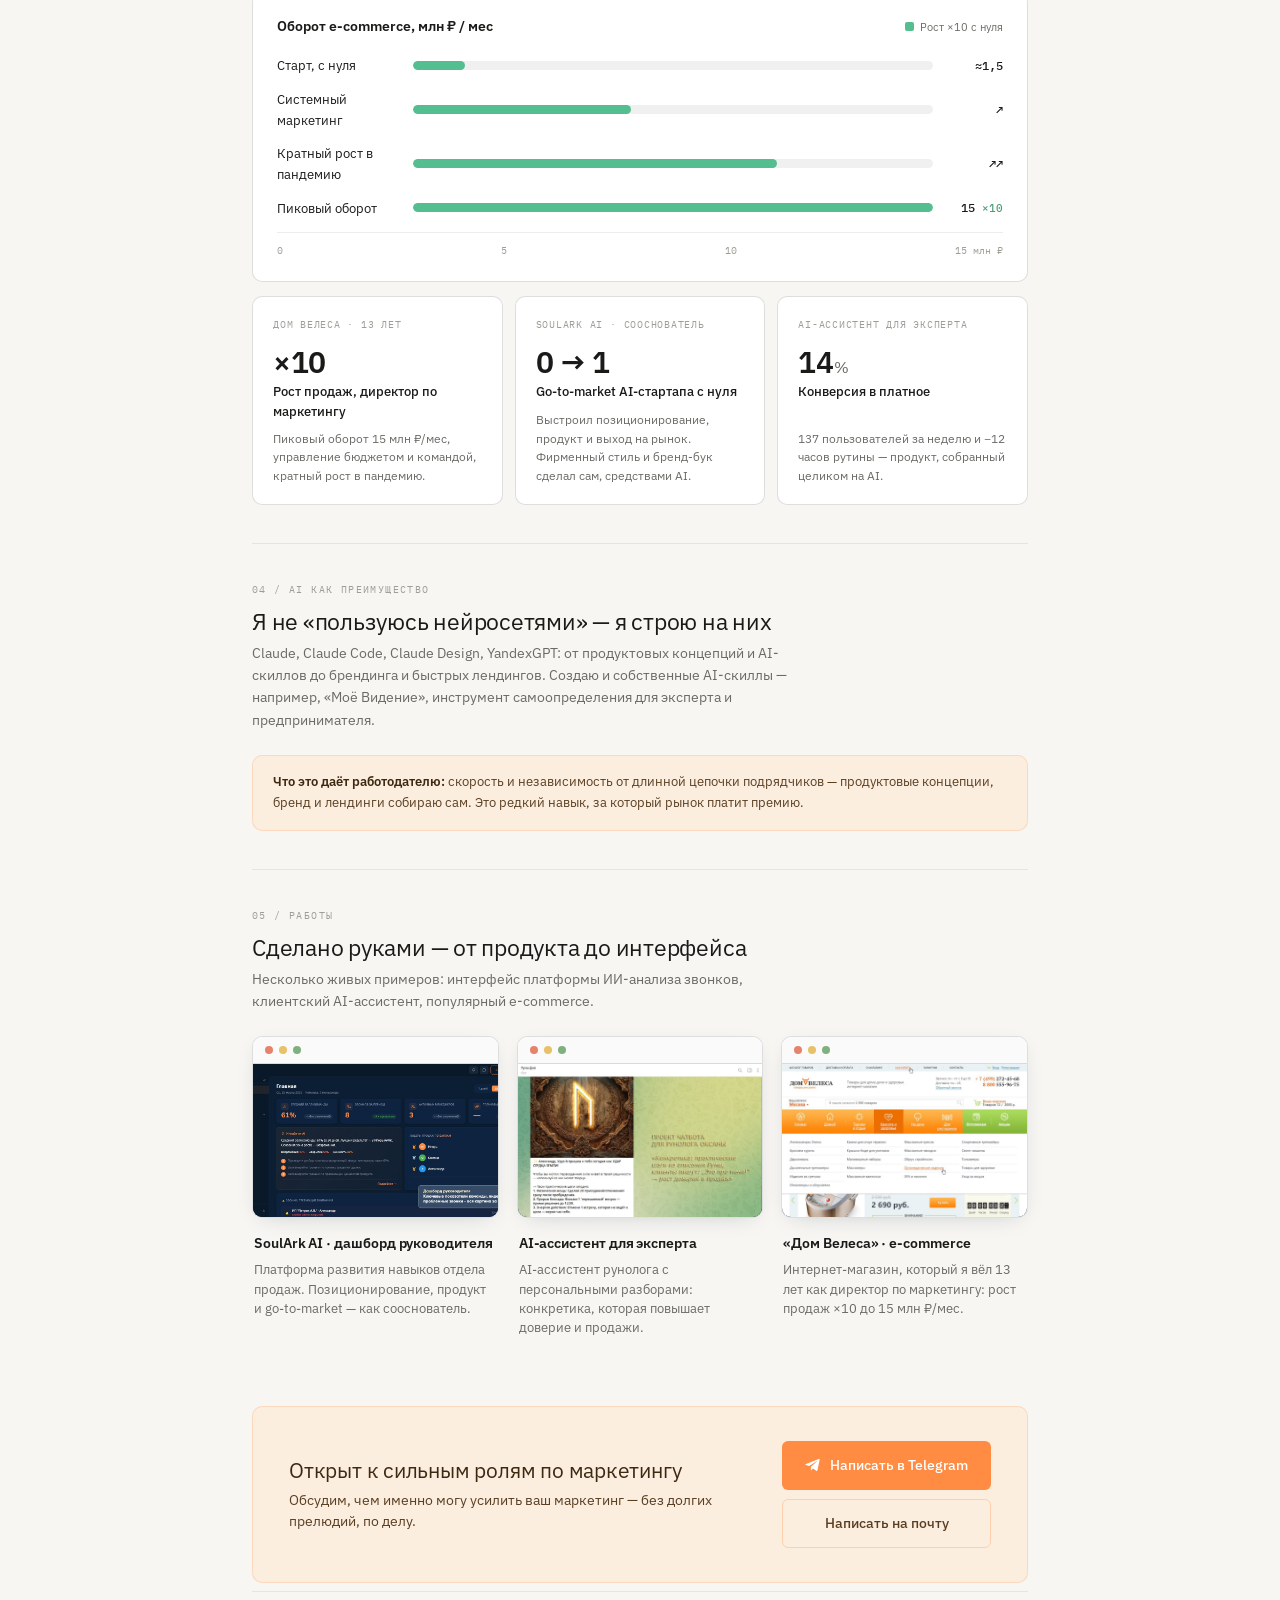
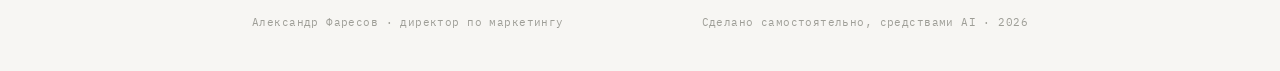
==== commit 323a9515: "Update index.html" ====
--- a/index.html
+++ b/index.html
@@ -430,10 +430,10 @@
             <p class="rdesc">Выстроил позиционирование, продукт и выход на рынок. Фирменный стиль и бренд-бук сделал сам, средствами AI.</p>
           </div>
           <div class="rcard">
-            <div class="rk">AI лид-магнит для эксперта</div>
+            <div class="rk">AI-ассистент для эксперта</div>
             <div class="rnum">14<span class="u">%</span></div>
             <div class="rlabel">Конверсия в платное</div>
-            <p class="rdesc">137 пользователей и −12 часов рутины в неделю — продукт, собранный целиком на AI.</p>
+            <p class="rdesc">137 пользователей за неделю и −12 часов рутины — продукт, собранный целиком на AI.</p>
           </div>
         </div>
       </div>
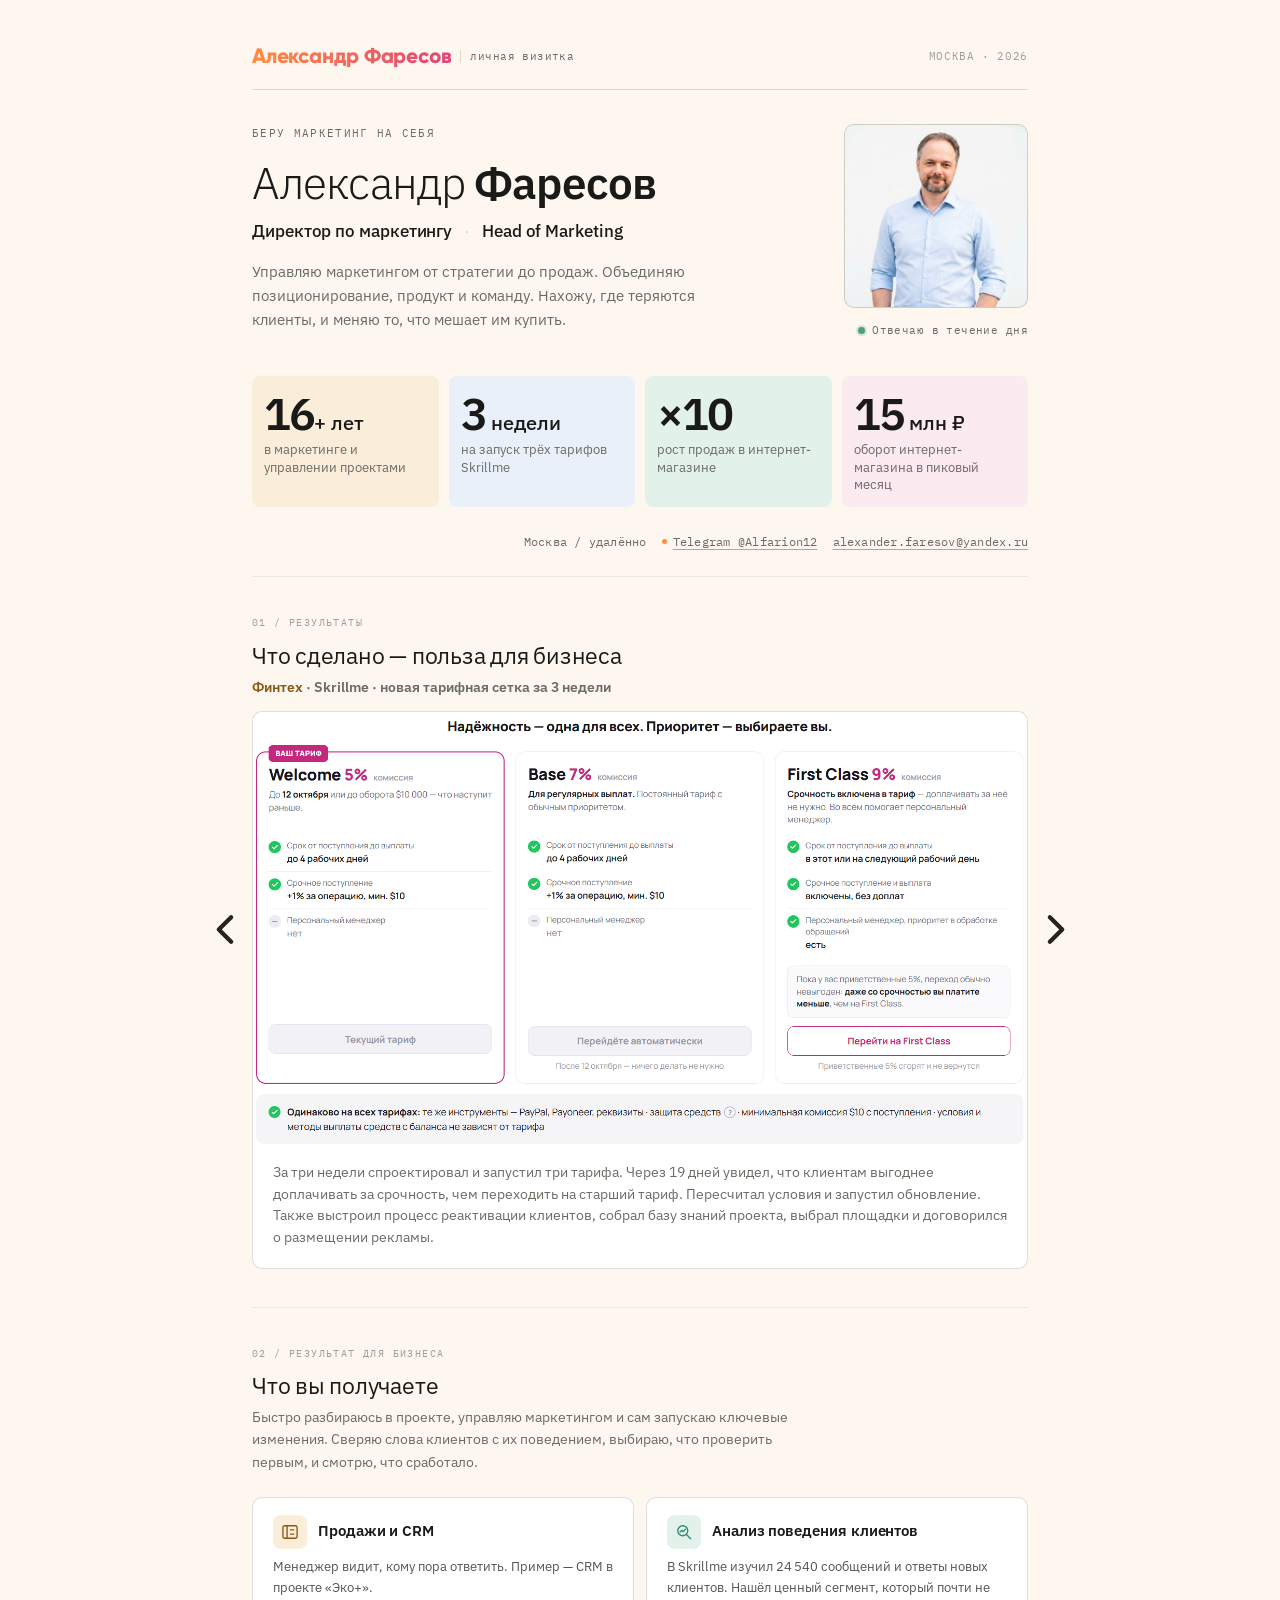
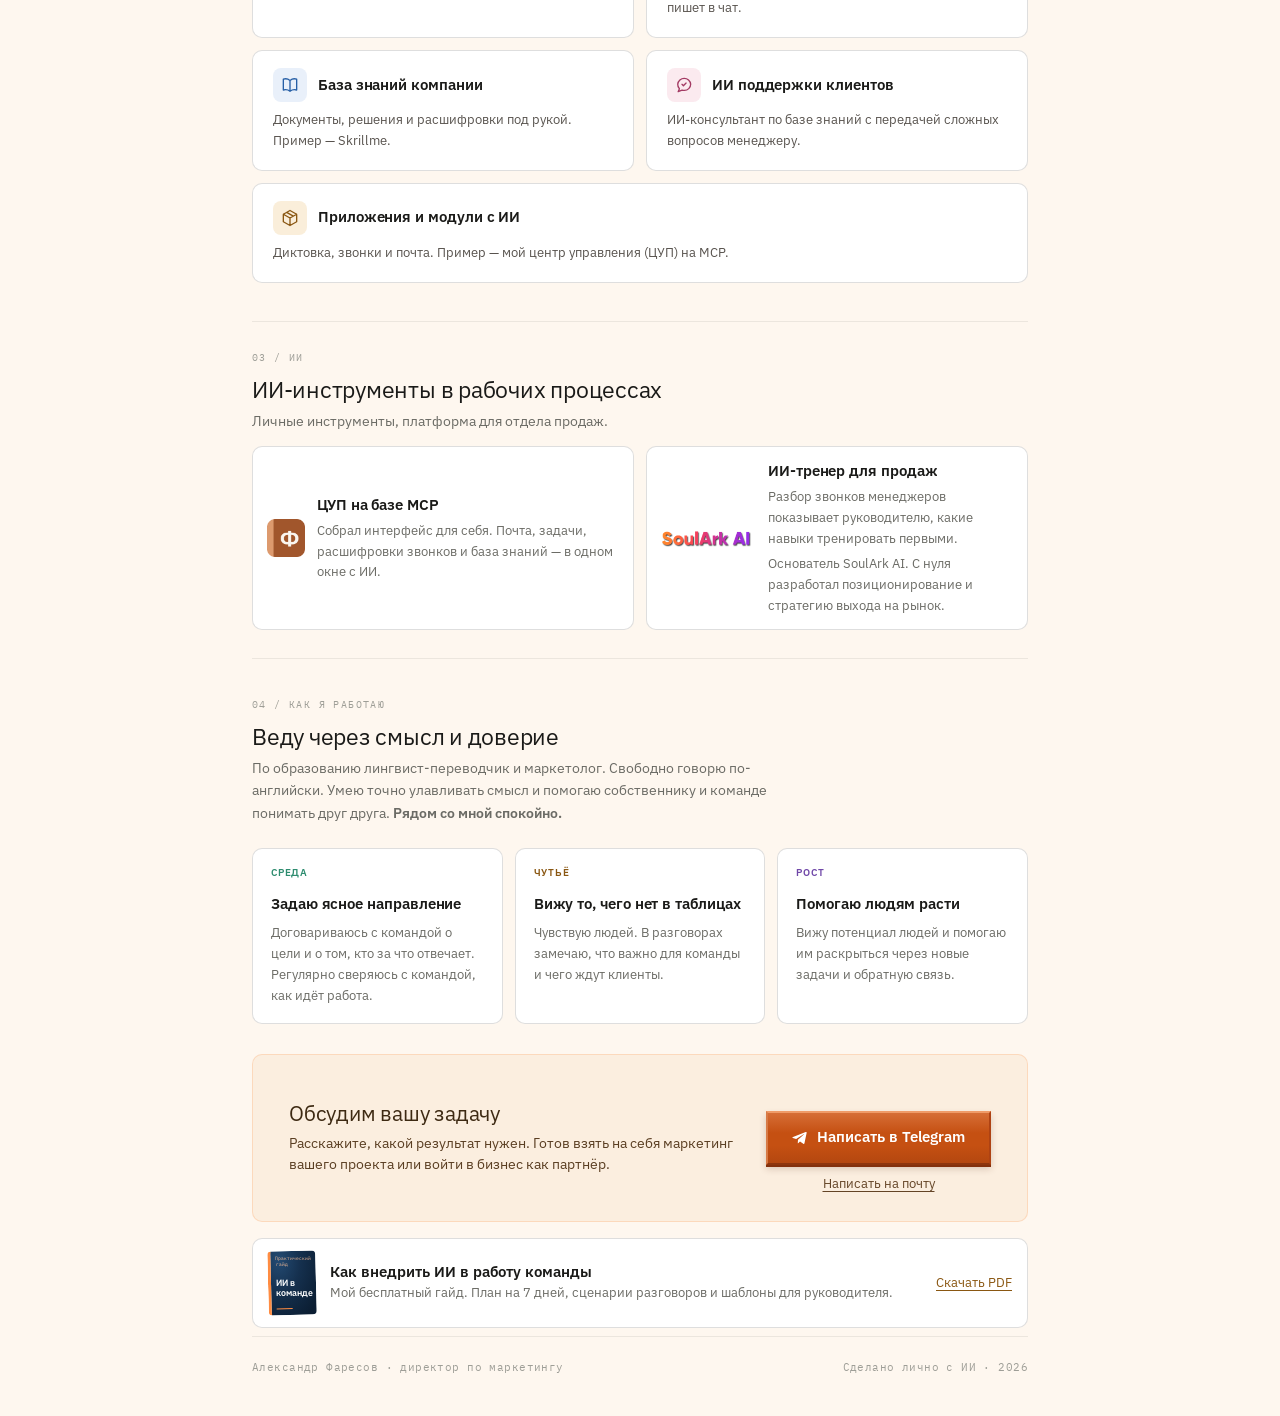
==== commit 80ebe9a4: "Publish updated Russian portfolio and AI guide" ====
--- a/index.html
+++ b/index.html
@@ -1,42 +1,745 @@
 <!DOCTYPE html>
 <html lang="ru">
-<!--
-  ЛИЧНЫЙ ЛЕНДИНГ · Александр Фаресов · Директор по маркетингу
-  ──────────────────────────────────────────────────────────
-  Стиль «Редакция» (SoulArk doc-system). Один самодостаточный файл.
-  • Постоянная шапка (имя, титул, подзаголовок, контакты, портрет).
-  • Две вкладки на чистом JS: «Что я приношу» / «Кто я и как веду».
-  • CTA в Telegram — внизу обеих вкладок.
-  • Портрет: положите файл portrait.jpg рядом — подставится автоматически.
-  Опирается на doc-system.css и папку fonts/ — держите их рядом.
--->
 <head>
 <meta charset="UTF-8">
 <meta name="viewport" content="width=device-width, initial-scale=1.0">
 <title>Александр Фаресов · Директор по маркетингу</title>
-<meta name="description" content="Александр Фаресов — директор по маркетингу. Маркетинг как драйвер коммерческого результата на стыке стратегии, продукта и AI.">
+<meta name="description" content="Александр Фаресов — директор по маркетингу. Беру маркетинг на себя. Управляю им от стратегии до продаж и сам запускаю ключевые изменения.">
 <link rel="canonical" href="https://faresov.ru/">
 
 <!-- Open Graph / социальные сети -->
 <meta property="og:type" content="profile">
 <meta property="og:url" content="https://faresov.ru/">
 <meta property="og:title" content="Александр Фаресов — директор по маркетингу">
-<meta property="og:description" content="Маркетинг как драйвер коммерческого результата — на стыке стратегии, продукта и AI. 16+ лет, рост продаж ×10, Head of Marketing.">
+<meta property="og:description" content="Беру маркетинг на себя. Управляю им от стратегии до продаж и сам запускаю ключевые изменения.">
 <meta property="og:image" content="https://faresov.ru/portrait.jpg">
 <meta property="og:locale" content="ru_RU">
 
 <!-- Twitter / X -->
 <meta name="twitter:card" content="summary">
 <meta name="twitter:title" content="Александр Фаресов — директор по маркетингу">
-<meta name="twitter:description" content="Маркетинг как драйвер коммерческого результата — на стыке стратегии, продукта и AI.">
+<meta name="twitter:description" content="Беру маркетинг на себя. Управляю им от стратегии до продаж и сам запускаю ключевые изменения.">
 <meta name="twitter:image" content="https://faresov.ru/portrait.jpg">
 <link rel="icon" type="image/x-icon" href="favicon.ico">
 <link rel="icon" type="image/png" sizes="32x32" href="favicon-32.png">
 <link rel="apple-touch-icon" sizes="180x180" href="favicon-180.png">
-<link rel="preconnect" href="https://fonts.googleapis.com">
-<link rel="preconnect" href="https://fonts.gstatic.com" crossorigin>
-<link href="https://fonts.googleapis.com/css2?family=IBM+Plex+Mono:wght@400;500&family=IBM+Plex+Sans:wght@300;400;500;600&display=swap" rel="stylesheet">
-<link rel="stylesheet" href="doc-system.css">
+<style>/* cyrillic-ext */
+@font-face {
+  font-family: 'IBM Plex Mono';
+  font-style: normal;
+  font-weight: 400;
+  font-display: swap;
+  src: url([data-uri]) format('woff2');
+  unicode-range: U+0460-052F, U+1C80-1C8A, U+20B4, U+2DE0-2DFF, U+A640-A69F, U+FE2E-FE2F;
+}
+/* cyrillic */
+@font-face {
+  font-family: 'IBM Plex Mono';
+  font-style: normal;
+  font-weight: 400;
+  font-display: swap;
+  src: url([data-uri]) format('woff2');
+  unicode-range: U+0301, U+0400-045F, U+0490-0491, U+04B0-04B1, U+2116;
+}
+/* symbols2 */
+@font-face {
+  font-family: 'IBM Plex Mono';
+  font-style: normal;
+  font-weight: 400;
+  font-display: swap;
+  src: url([data-uri]) format('woff2');
+  unicode-range: U+2000-2001, U+2004-2008, U+200A, U+23B8-23BD, U+2500-259F;
+}
+/* vietnamese */
+@font-face {
+  font-family: 'IBM Plex Mono';
+  font-style: normal;
+  font-weight: 400;
+  font-display: swap;
+  src: url([data-uri]) format('woff2');
+  unicode-range: U+0102-0103, U+0110-0111, U+0128-0129, U+0168-0169, U+01A0-01A1, U+01AF-01B0, U+0300-0301, U+0303-0304, U+0308-0309, U+0323, U+0329, U+1EA0-1EF9, U+20AB;
+}
+/* latin-ext */
+@font-face {
+  font-family: 'IBM Plex Mono';
+  font-style: normal;
+  font-weight: 400;
+  font-display: swap;
+  src: url([data-uri]) format('woff2');
+  unicode-range: U+0100-02BA, U+02BD-02C5, U+02C7-02CC, U+02CE-02D7, U+02DD-02FF, U+0304, U+0308, U+0329, U+1D00-1DBF, U+1E00-1E9F, U+1EF2-1EFF, U+2020, U+20A0-20AB, U+20AD-20C4, U+2113, U+2C60-2C7F, U+A720-A7FF;
+}
+/* latin */
+@font-face {
+  font-family: 'IBM Plex Mono';
+  font-style: normal;
+  font-weight: 400;
+  font-display: swap;
+  src: url([data-uri]) format('woff2');
+  unicode-range: U+0000-00FF, U+0131, U+0152-0153, U+02BB-02BC, U+02C6, U+02DA, U+02DC, U+0304, U+0308, U+0329, U+2000-206F, U+20AC, U+2122, U+2191, U+2193, U+2212, U+2215, U+FEFF, U+FFFD;
+}
+/* cyrillic-ext */
+@font-face {
+  font-family: 'IBM Plex Mono';
+  font-style: normal;
+  font-weight: 500;
+  font-display: swap;
+  src: url([data-uri]) format('woff2');
+  unicode-range: U+0460-052F, U+1C80-1C8A, U+20B4, U+2DE0-2DFF, U+A640-A69F, U+FE2E-FE2F;
+}
+/* cyrillic */
+@font-face {
+  font-family: 'IBM Plex Mono';
+  font-style: normal;
+  font-weight: 500;
+  font-display: swap;
+  src: url([data-uri]) format('woff2');
+  unicode-range: U+0301, U+0400-045F, U+0490-0491, U+04B0-04B1, U+2116;
+}
+/* symbols2 */
+@font-face {
+  font-family: 'IBM Plex Mono';
+  font-style: normal;
+  font-weight: 500;
+  font-display: swap;
+  src: url([data-uri]) format('woff2');
+  unicode-range: U+2000-2001, U+2004-2008, U+200A, U+23B8-23BD, U+2500-259F;
+}
+/* vietnamese */
+@font-face {
+  font-family: 'IBM Plex Mono';
+  font-style: normal;
+  font-weight: 500;
+  font-display: swap;
+  src: url([data-uri]) format('woff2');
+  unicode-range: U+0102-0103, U+0110-0111, U+0128-0129, U+0168-0169, U+01A0-01A1, U+01AF-01B0, U+0300-0301, U+0303-0304, U+0308-0309, U+0323, U+0329, U+1EA0-1EF9, U+20AB;
+}
+/* latin-ext */
+@font-face {
+  font-family: 'IBM Plex Mono';
+  font-style: normal;
+  font-weight: 500;
+  font-display: swap;
+  src: url([data-uri]) format('woff2');
+  unicode-range: U+0100-02BA, U+02BD-02C5, U+02C7-02CC, U+02CE-02D7, U+02DD-02FF, U+0304, U+0308, U+0329, U+1D00-1DBF, U+1E00-1E9F, U+1EF2-1EFF, U+2020, U+20A0-20AB, U+20AD-20C4, U+2113, U+2C60-2C7F, U+A720-A7FF;
+}
+/* latin */
+@font-face {
+  font-family: 'IBM Plex Mono';
+  font-style: normal;
+  font-weight: 500;
+  font-display: swap;
+  src: url([data-uri]) format('woff2');
+  unicode-range: U+0000-00FF, U+0131, U+0152-0153, U+02BB-02BC, U+02C6, U+02DA, U+02DC, U+0304, U+0308, U+0329, U+2000-206F, U+20AC, U+2122, U+2191, U+2193, U+2212, U+2215, U+FEFF, U+FFFD;
+}
+/* cyrillic-ext */
+@font-face {
+  font-family: 'IBM Plex Sans';
+  font-style: normal;
+  font-weight: 300;
+  font-stretch: 100%;
+  font-display: swap;
+  src: url([data-uri]) format('woff2');
+  unicode-range: U+0460-052F, U+1C80-1C8A, U+20B4, U+2DE0-2DFF, U+A640-A69F, U+FE2E-FE2F;
+}
+/* cyrillic */
+@font-face {
+  font-family: 'IBM Plex Sans';
+  font-style: normal;
+  font-weight: 300;
+  font-stretch: 100%;
+  font-display: swap;
+  src: url([data-uri]) format('woff2');
+  unicode-range: U+0301, U+0400-045F, U+0490-0491, U+04B0-04B1, U+2116;
+}
+/* greek */
+@font-face {
+  font-family: 'IBM Plex Sans';
+  font-style: normal;
+  font-weight: 300;
+  font-stretch: 100%;
+  font-display: swap;
+  src: url([data-uri]) format('woff2');
+  unicode-range: U+0370-0377, U+037A-037F, U+0384-038A, U+038C, U+038E-03A1, U+03A3-03FF;
+}
+/* vietnamese */
+@font-face {
+  font-family: 'IBM Plex Sans';
+  font-style: normal;
+  font-weight: 300;
+  font-stretch: 100%;
+  font-display: swap;
+  src: url([data-uri]) format('woff2');
+  unicode-range: U+0102-0103, U+0110-0111, U+0128-0129, U+0168-0169, U+01A0-01A1, U+01AF-01B0, U+0300-0301, U+0303-0304, U+0308-0309, U+0323, U+0329, U+1EA0-1EF9, U+20AB;
+}
+/* latin-ext */
+@font-face {
+  font-family: 'IBM Plex Sans';
+  font-style: normal;
+  font-weight: 300;
+  font-stretch: 100%;
+  font-display: swap;
+  src: url([data-uri]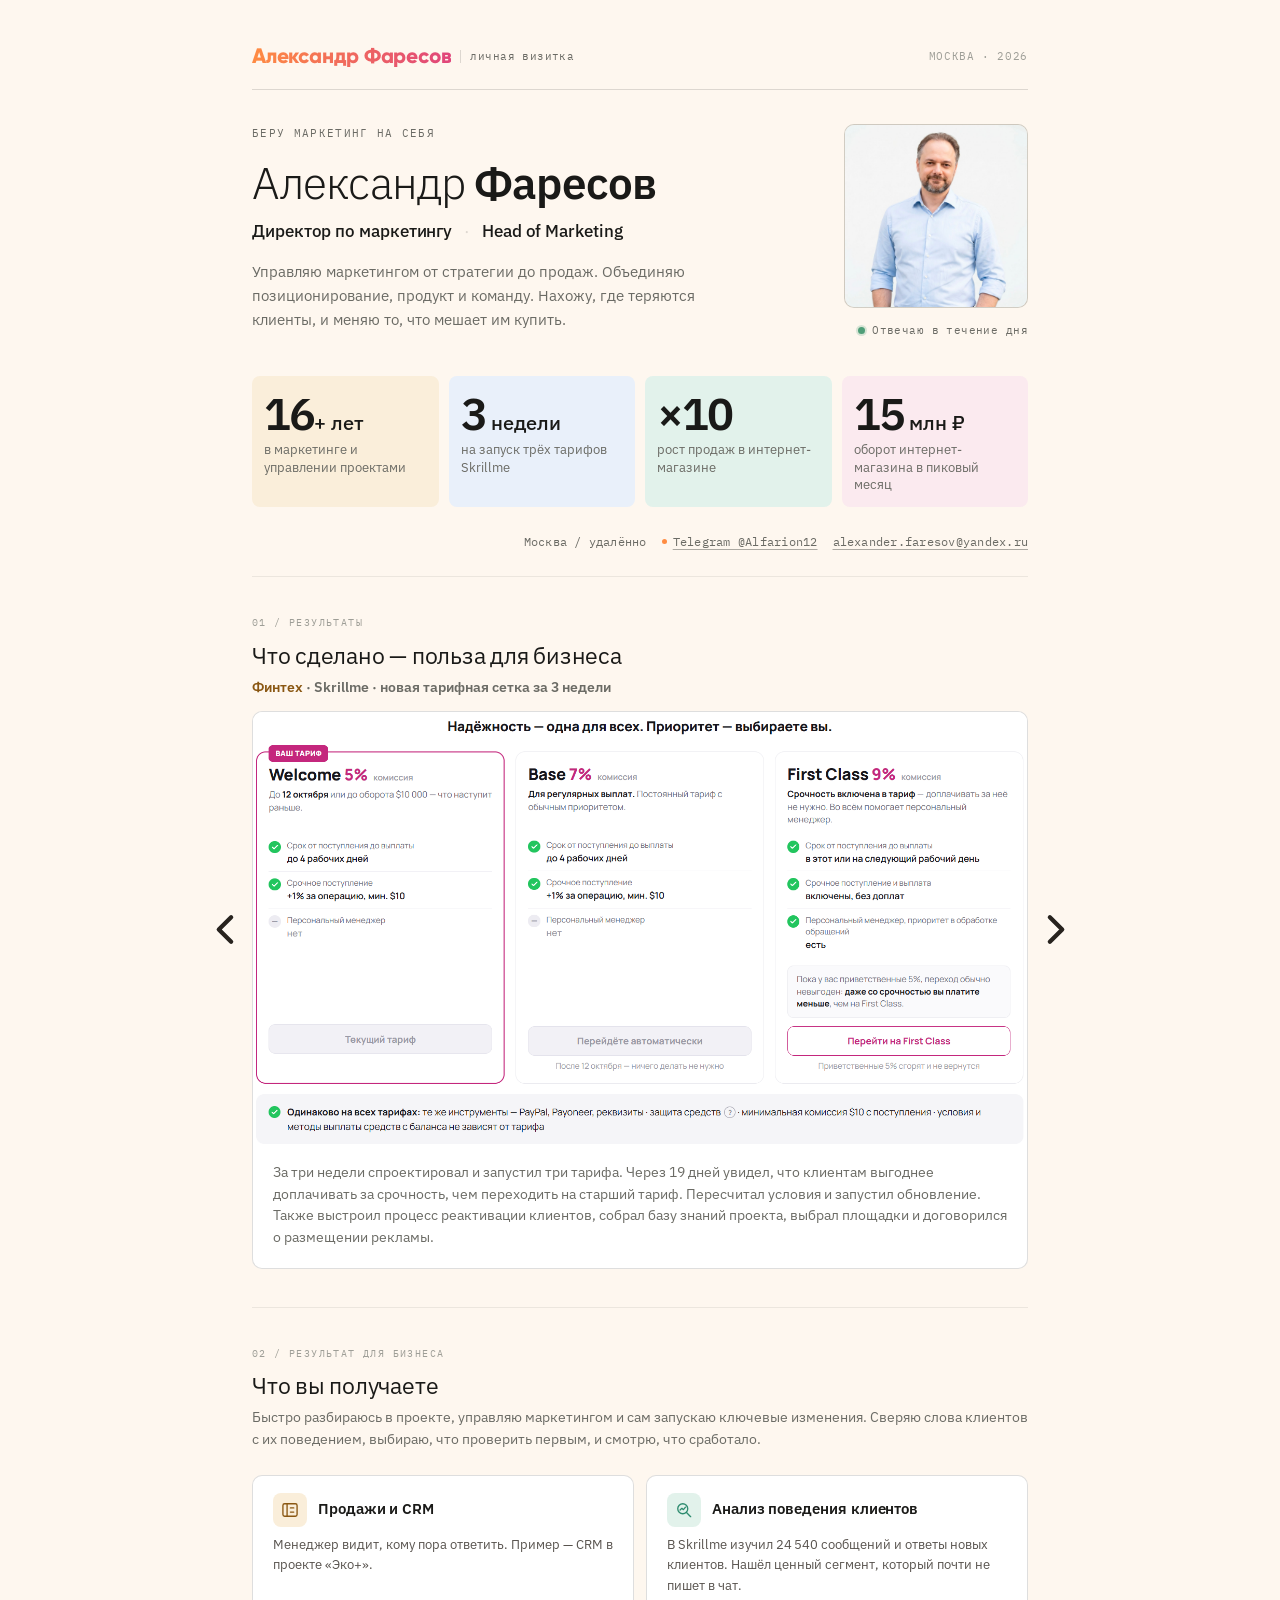
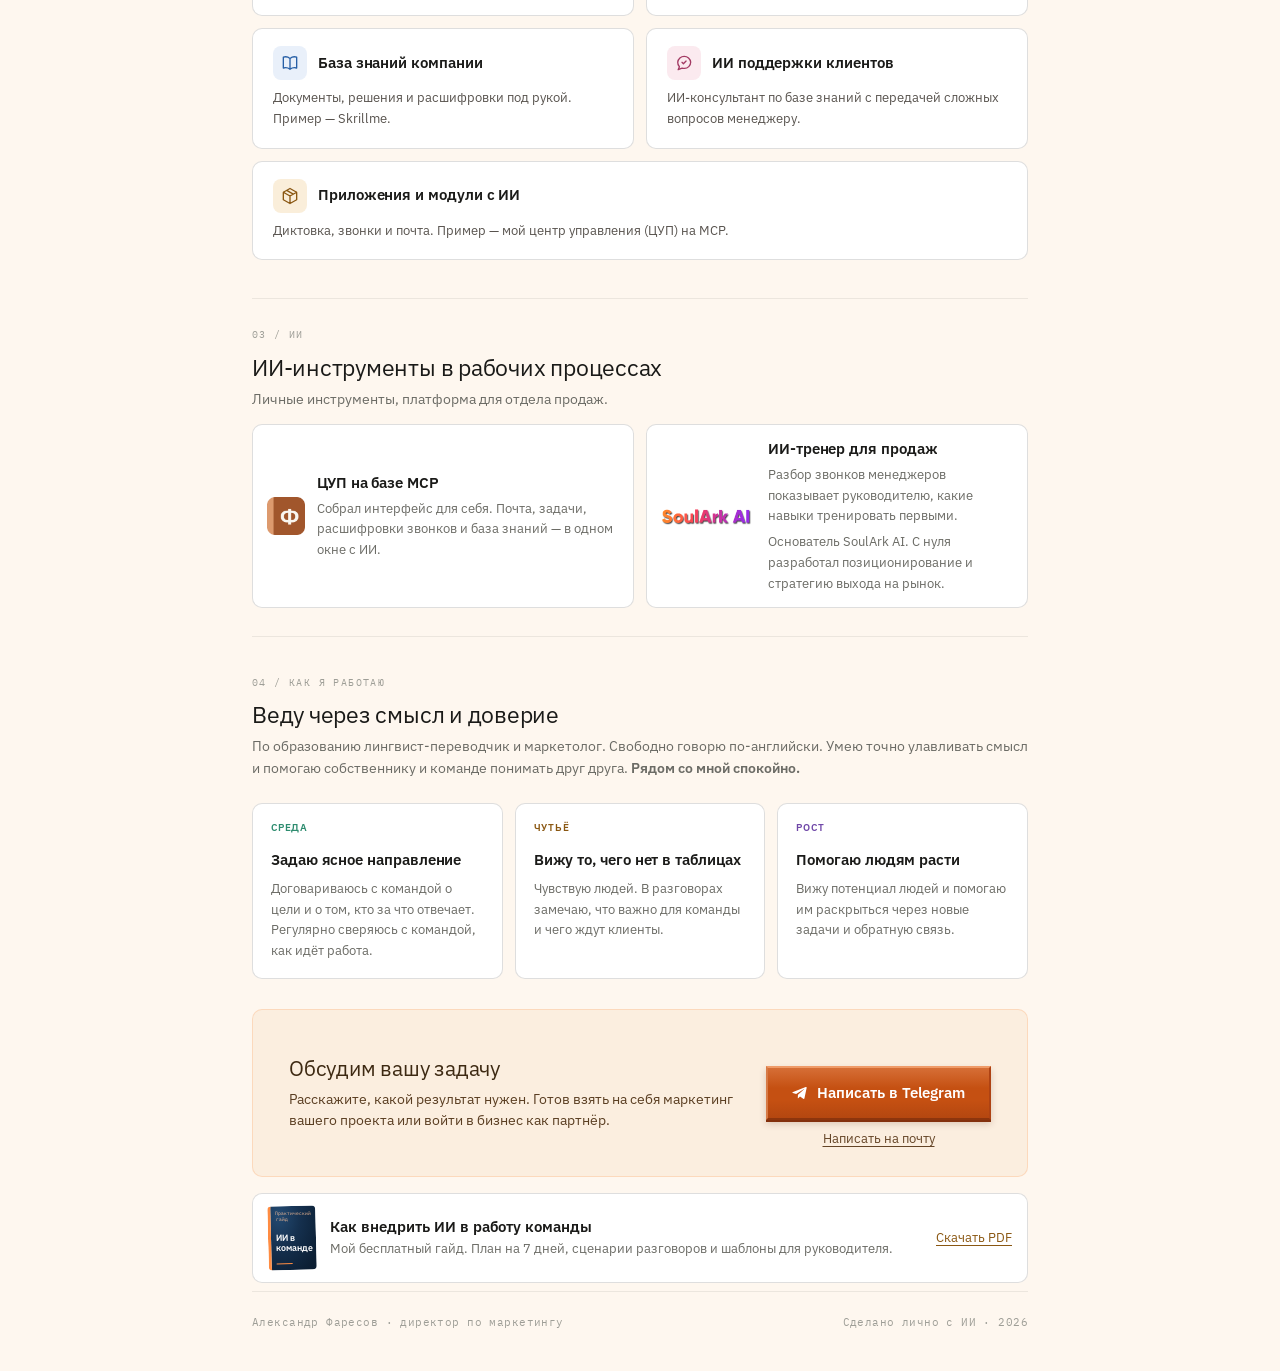
==== commit 73b74365: "Use full width for two desktop subtitles" ====
--- a/index.html
+++ b/index.html
@@ -509,6 +509,10 @@
   font-size: 23px; letter-spacing: -0.01em; line-height: 1.25; margin-bottom: 6px;
 }
 .doc .block .sub { font-size: 13.5px; color: var(--muted); margin-bottom: 24px; max-width: 40em; }
+@media (min-width: 721px) {
+  .doc #outcomes > .sub,
+  .doc #leadership > .sub { max-width: none; }
+}
 
 /* ---------- CARDS ---------- */
 .doc #ai-tools { padding-block: 28px; }
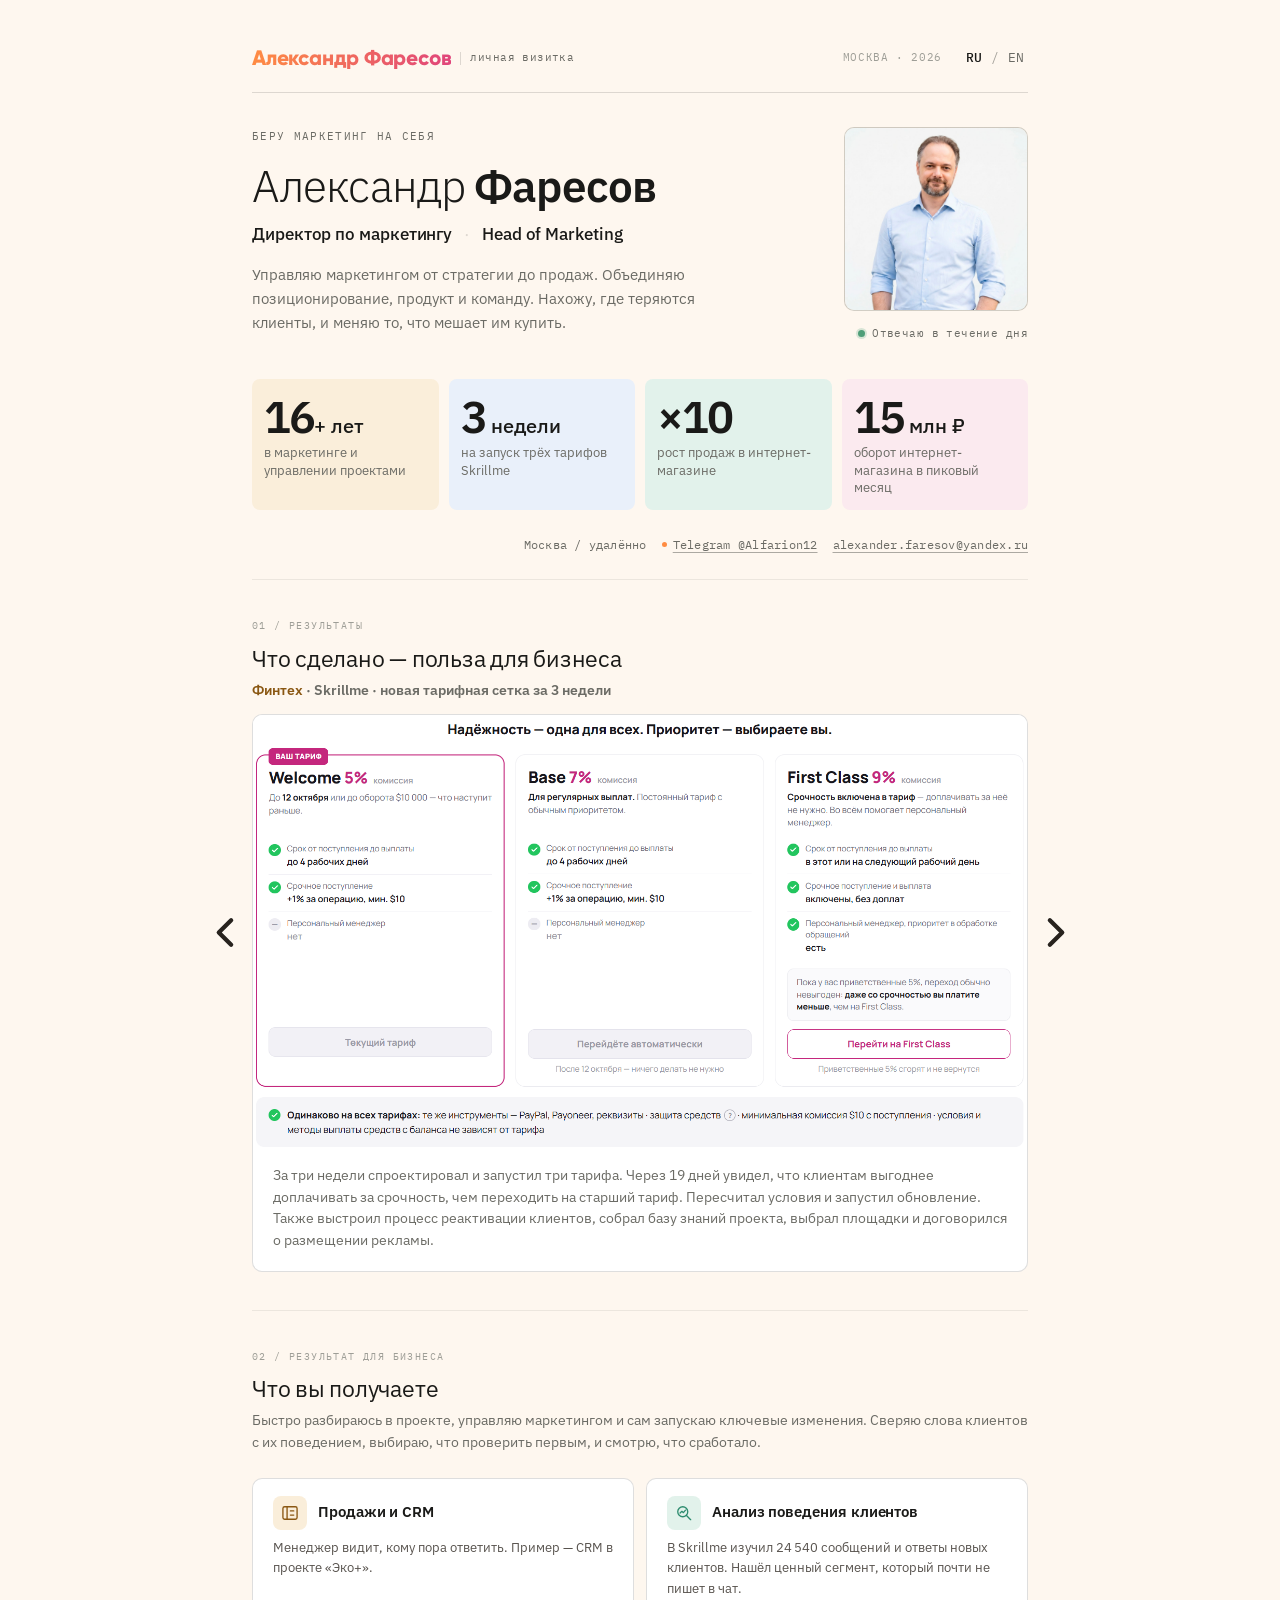
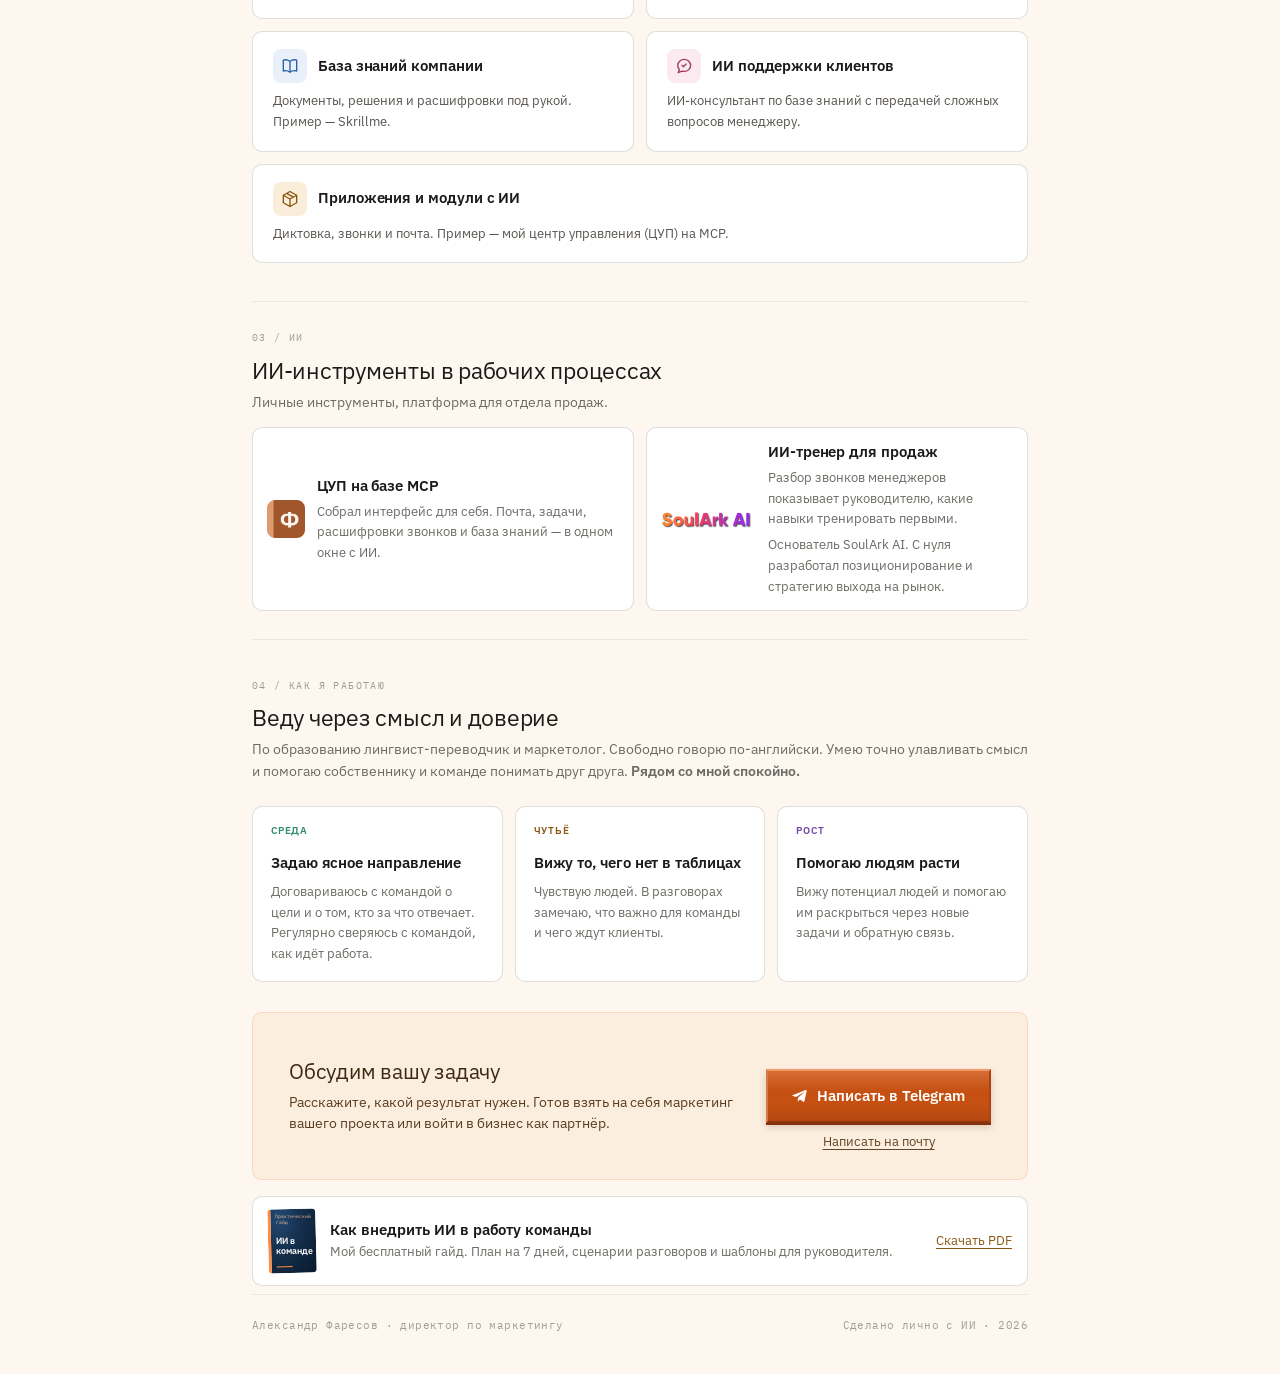
==== commit 0f518f45: "Publish English portfolio and add language navigation" ====
--- a/index.html
+++ b/index.html
@@ -6,6 +6,9 @@
 <title>Александр Фаресов · Директор по маркетингу</title>
 <meta name="description" content="Александр Фаресов — директор по маркетингу. Беру маркетинг на себя. Управляю им от стратегии до продаж и сам запускаю ключевые изменения.">
 <link rel="canonical" href="https://faresov.ru/">
+<link rel="alternate" hreflang="ru" href="https://faresov.ru/">
+<link rel="alternate" hreflang="en" href="https://faresov.ru/en/">
+<link rel="alternate" hreflang="x-default" href="https://faresov.ru/">
 
 <!-- Open Graph / социальные сети -->
 <meta property="og:type" content="profile">
@@ -467,6 +470,29 @@
 .doc .brand-sep { width:1px; height:13px; background: var(--line-2); }
 .doc .brand-kicker { font-family: var(--label-font); font-size: 10.5px; color: var(--muted); letter-spacing: .04em; }
 .doc .topbar-meta { font-family: var(--label-font); font-size: 10.5px; color: var(--hint); letter-spacing: .06em; text-transform: uppercase; text-align: right; }
+.doc .topbar-right { display: flex; flex: none; align-items: center; gap: 20px; }
+.doc .topbar-right .topbar-meta { white-space: nowrap; }
+.doc .language-switch {
+  display: flex; align-items: center; gap: 5px;
+  color: var(--muted); font: 400 13px/20px var(--label-font); white-space: nowrap;
+}
+.doc .language-switch > a,
+.doc .language-switch > [aria-current="page"] {
+  display: inline-flex; align-items: center; justify-content: center;
+  min-width: 24px; min-height: 24px; color: inherit; text-decoration: none;
+}
+.doc .language-switch > [aria-current="page"] { color: var(--ink); font-weight: 500; }
+.doc .language-switch > a:hover { color: var(--ink); }
+.doc .language-switch > a:focus-visible { outline: 2px solid var(--muted); outline-offset: 2px; }
+.doc .language-switch .language-divider { opacity: .6; }
+@media (max-width: 720px) {
+  .doc .topbar { gap: 12px; }
+  .doc .topbar .brand { flex-direction: column; align-items: flex-start; gap: 6px; min-width: 0; }
+  .doc .topbar .brand-sep { display: none; }
+  .doc .topbar .wordmark { white-space: normal; }
+  .doc .topbar .brand-kicker { line-height: 1.3; }
+  .doc .topbar-right { flex-direction: column-reverse; align-items: flex-end; gap: 4px; }
+}
 
 /* монохром-знак (показывается в режиме .logo-mono) */
 .doc .logo-mark { display: none; width: 17px; height: 17px; border-radius: 5px; background: var(--accent); flex: 0 0 auto; position: relative; }
@@ -1106,7 +1132,10 @@
         <span class="brand-sep"></span>
         <span class="brand-kicker">личная визитка</span>
       </div>
-      <div class="topbar-meta">Москва · 2026</div>
+      <div class="topbar-right">
+          <div class="topbar-meta">Москва · 2026</div>
+          <nav class="language-switch" aria-label="Язык сайта"><span lang="ru" aria-current="page" aria-label="Русский">RU</span><span class="language-divider" aria-hidden="true">/</span><a href="/en/" lang="en" hreflang="en" aria-label="English">EN</a></nav>
+        </div>
     </div>
 
     <!-- ПОСТОЯННАЯ ШАПКА -->
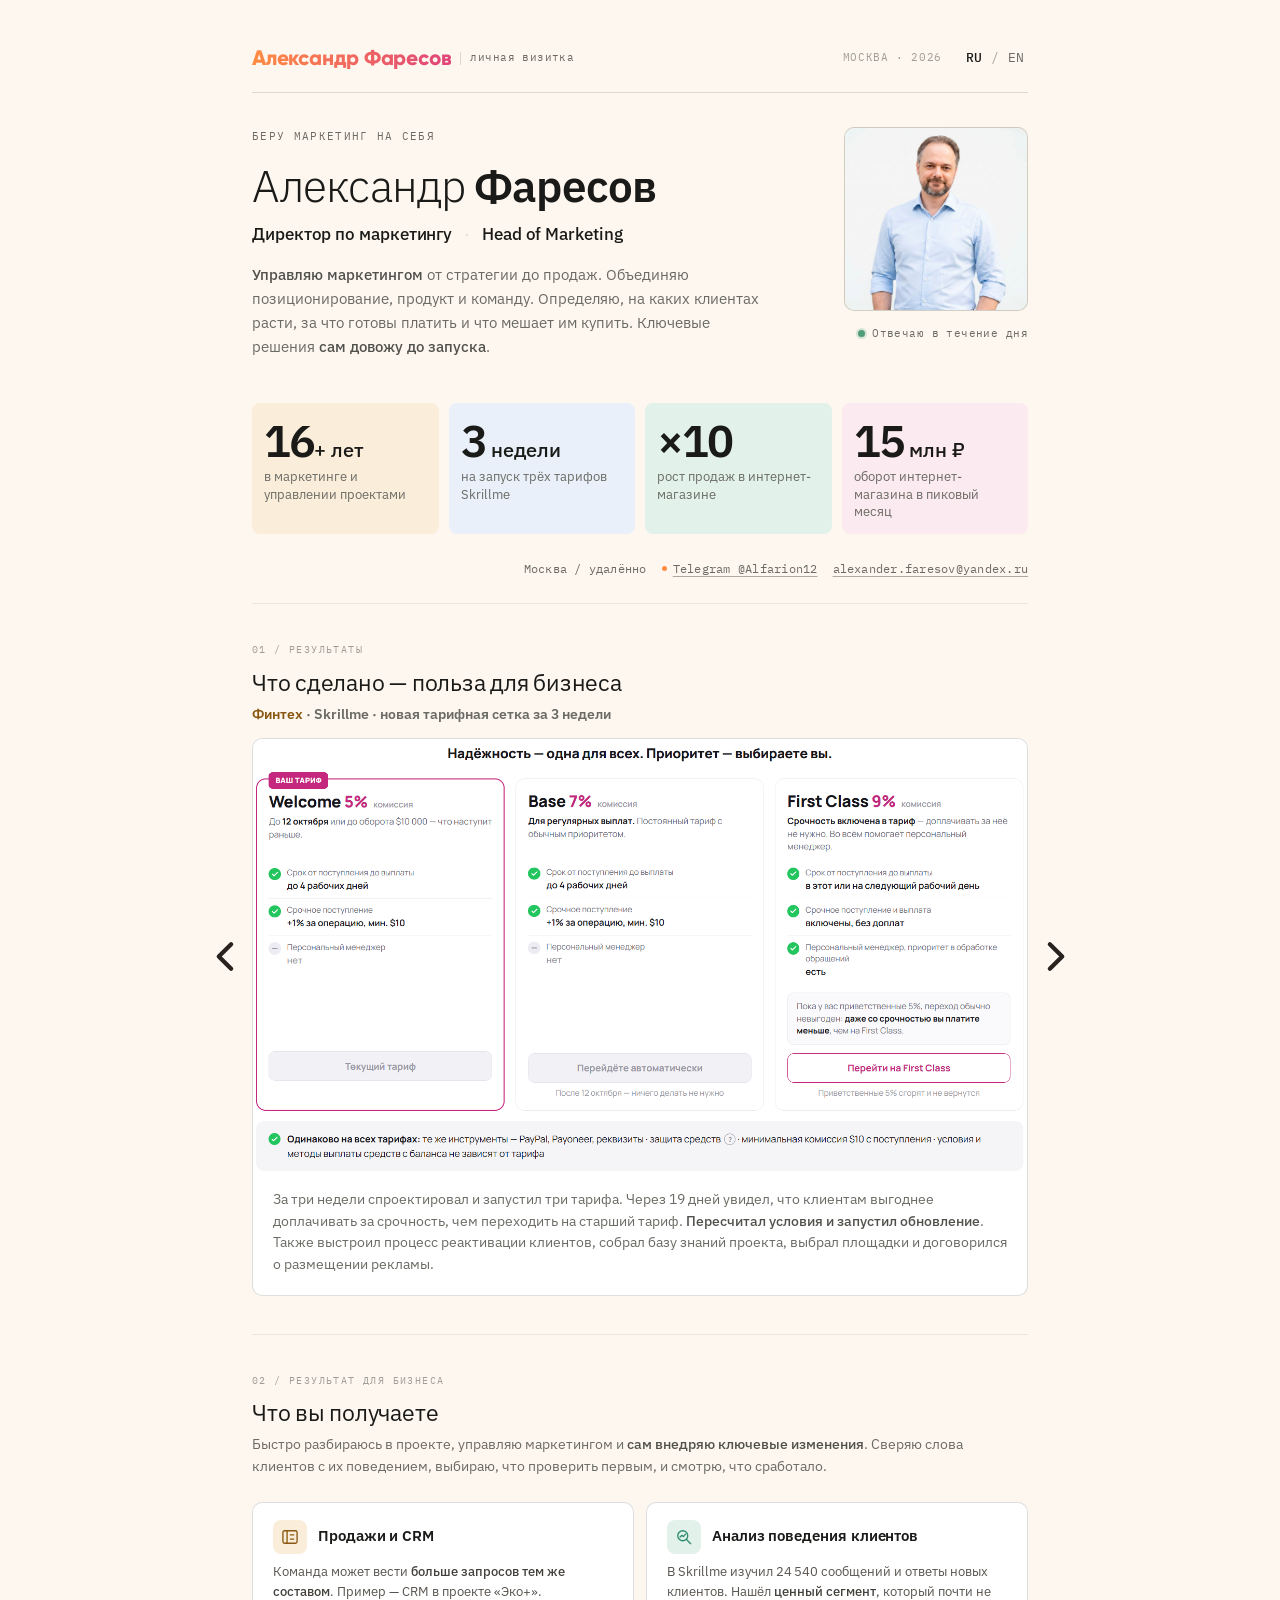
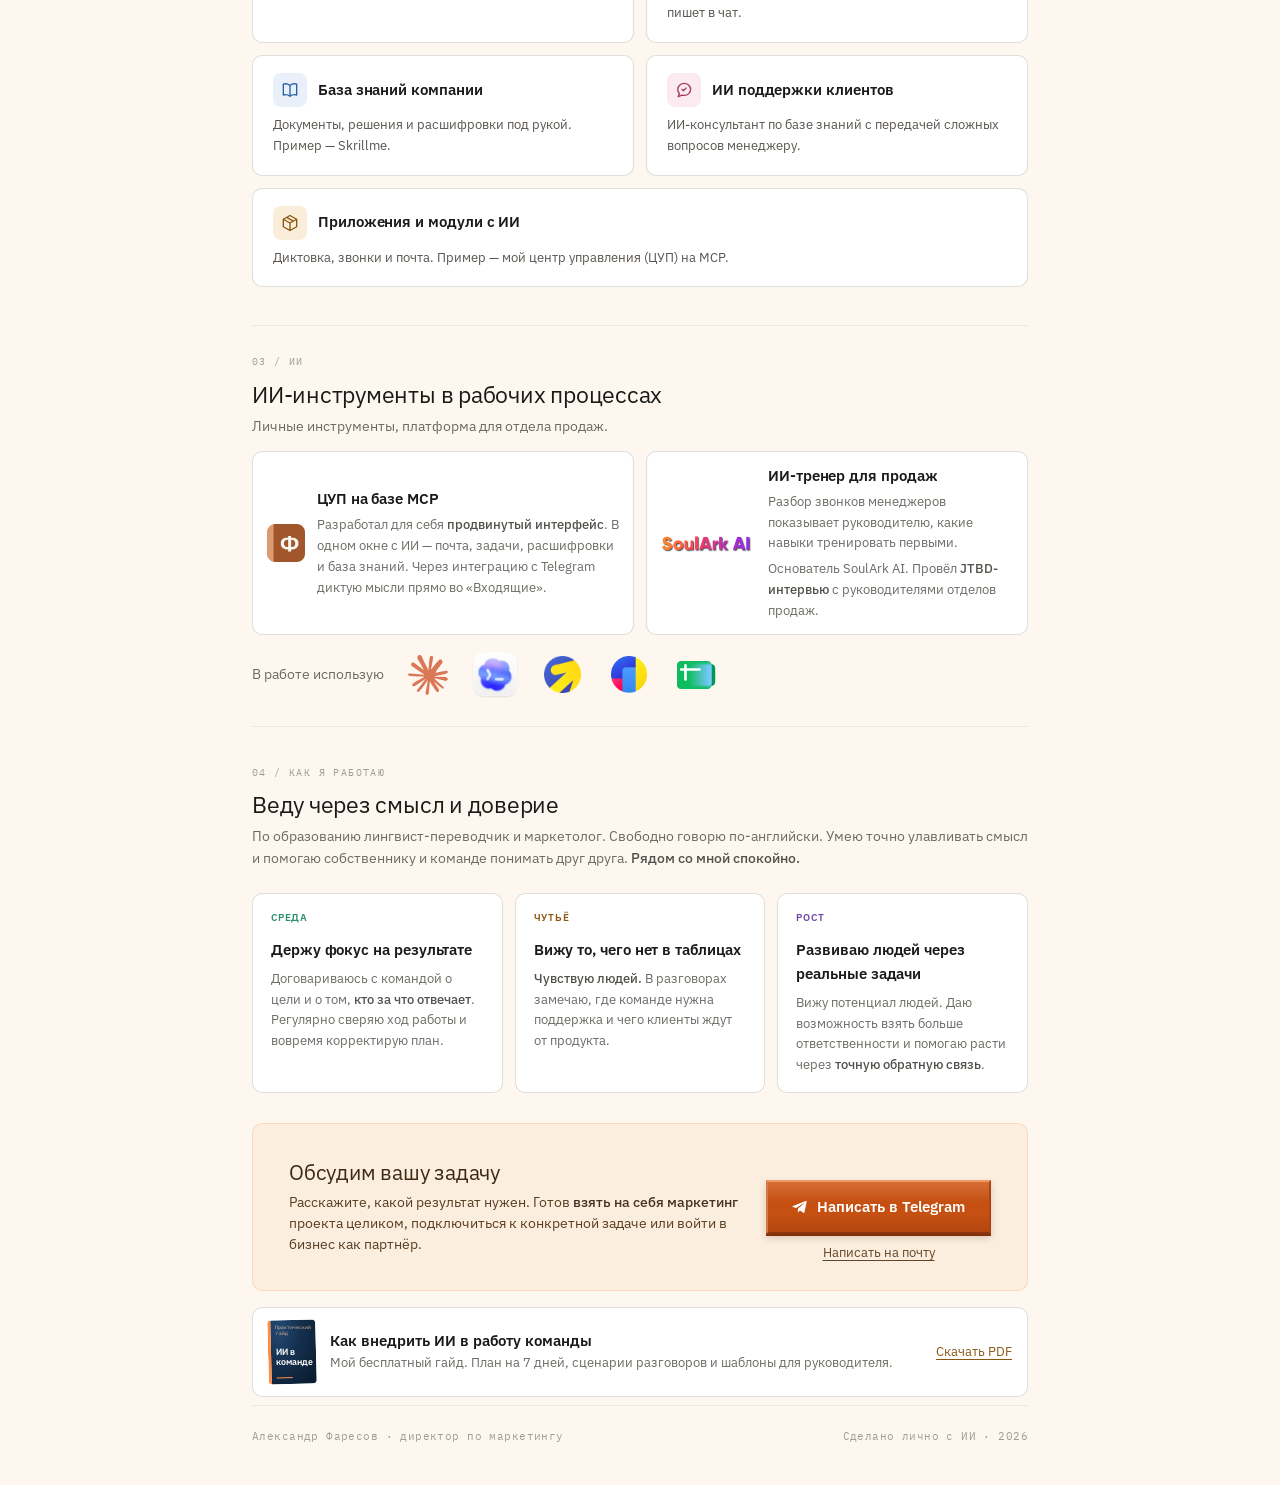
==== commit fb916dd0: "Publish refined portfolio copy and SoulArk case study" ====
--- a/index.html
+++ b/index.html
@@ -1105,7 +1105,22 @@
     .doc .case-tariff-detail { --tariff-y: 315; height: 14.4cqw; }
   }
 }
-</style></head>
+</style>
+<style id="working-tool-logos">
+.doc #ai-tools .ai-stack { display: flex; align-items: center; gap: 23px; margin-top: 17px; }
+.doc #ai-tools .ai-stack-label { margin: 0; max-width: none; white-space: nowrap; }
+.doc #ai-tools .ai-stack-list { display: flex; align-items: center; gap: 25px; list-style: none; }
+.doc #ai-tools .ai-stack-list li { display: grid; grid-template-columns: minmax(0, 1fr); place-items: center; width: 42px; height: 46px; }
+.doc #ai-tools .ai-stack-list img { display: block; width: 42px; height: 42px; object-fit: contain; }
+.doc #ai-tools .ai-stack-list .ai-stack-codex { width: 46px; height: 46px; }
+.doc #ai-tools .ai-stack-list .ai-stack-yandex { width: 37px; height: 37px; }
+@media (max-width: 720px) {
+  .doc #ai-tools .ai-stack { flex-direction: column; align-items: flex-start; gap: 7px; }
+  .doc #ai-tools .ai-stack-list { gap: clamp(8px, 3vw, 18px); }
+}
+</style>
+<style id="text-emphasis">.doc p .text-emphasis { color: color-mix(in srgb, currentColor 68%, var(--ink)); font-weight: 500; }</style>
+</head>
 <body>
 
 <!-- Yandex.Metrika counter -->
@@ -1144,7 +1159,7 @@
         <div class="eyebrow">Беру маркетинг на себя</div>
         <h1 class="id-name">Александр <strong>Фаресов</strong></h1>
         <div class="id-title">Директор по маркетингу <span class="sep">·</span> Head of Marketing</div>
-        <p class="id-sub">Управляю маркетингом от стратегии до продаж. Объединяю позиционирование, продукт и команду. Нахожу, где теряются клиенты, и меняю то, что мешает им купить.</p>
+        <p class="id-sub"><strong class="text-emphasis">Управляю маркетингом</strong> от стратегии до продаж. Объединяю позиционирование, продукт и команду. Определяю, на каких клиентах расти, за что готовы платить и что мешает им купить. Ключевые решения <strong class="text-emphasis">сам довожу до запуска</strong>.</p>
         </div>
 <div class="id-aside">
         <figure class="portrait" id="portrait">
@@ -1174,12 +1189,15 @@
   </span>
 </span></span></button>
 <button type="button" class="case-shot" data-industry="B2B" data-caption="Эко+ · ИИ-система для продаж" aria-label="Увеличить скрин: Эко+ · ИИ-система для продаж" hidden><span class="case-shot-frame"><img src="[data-uri]